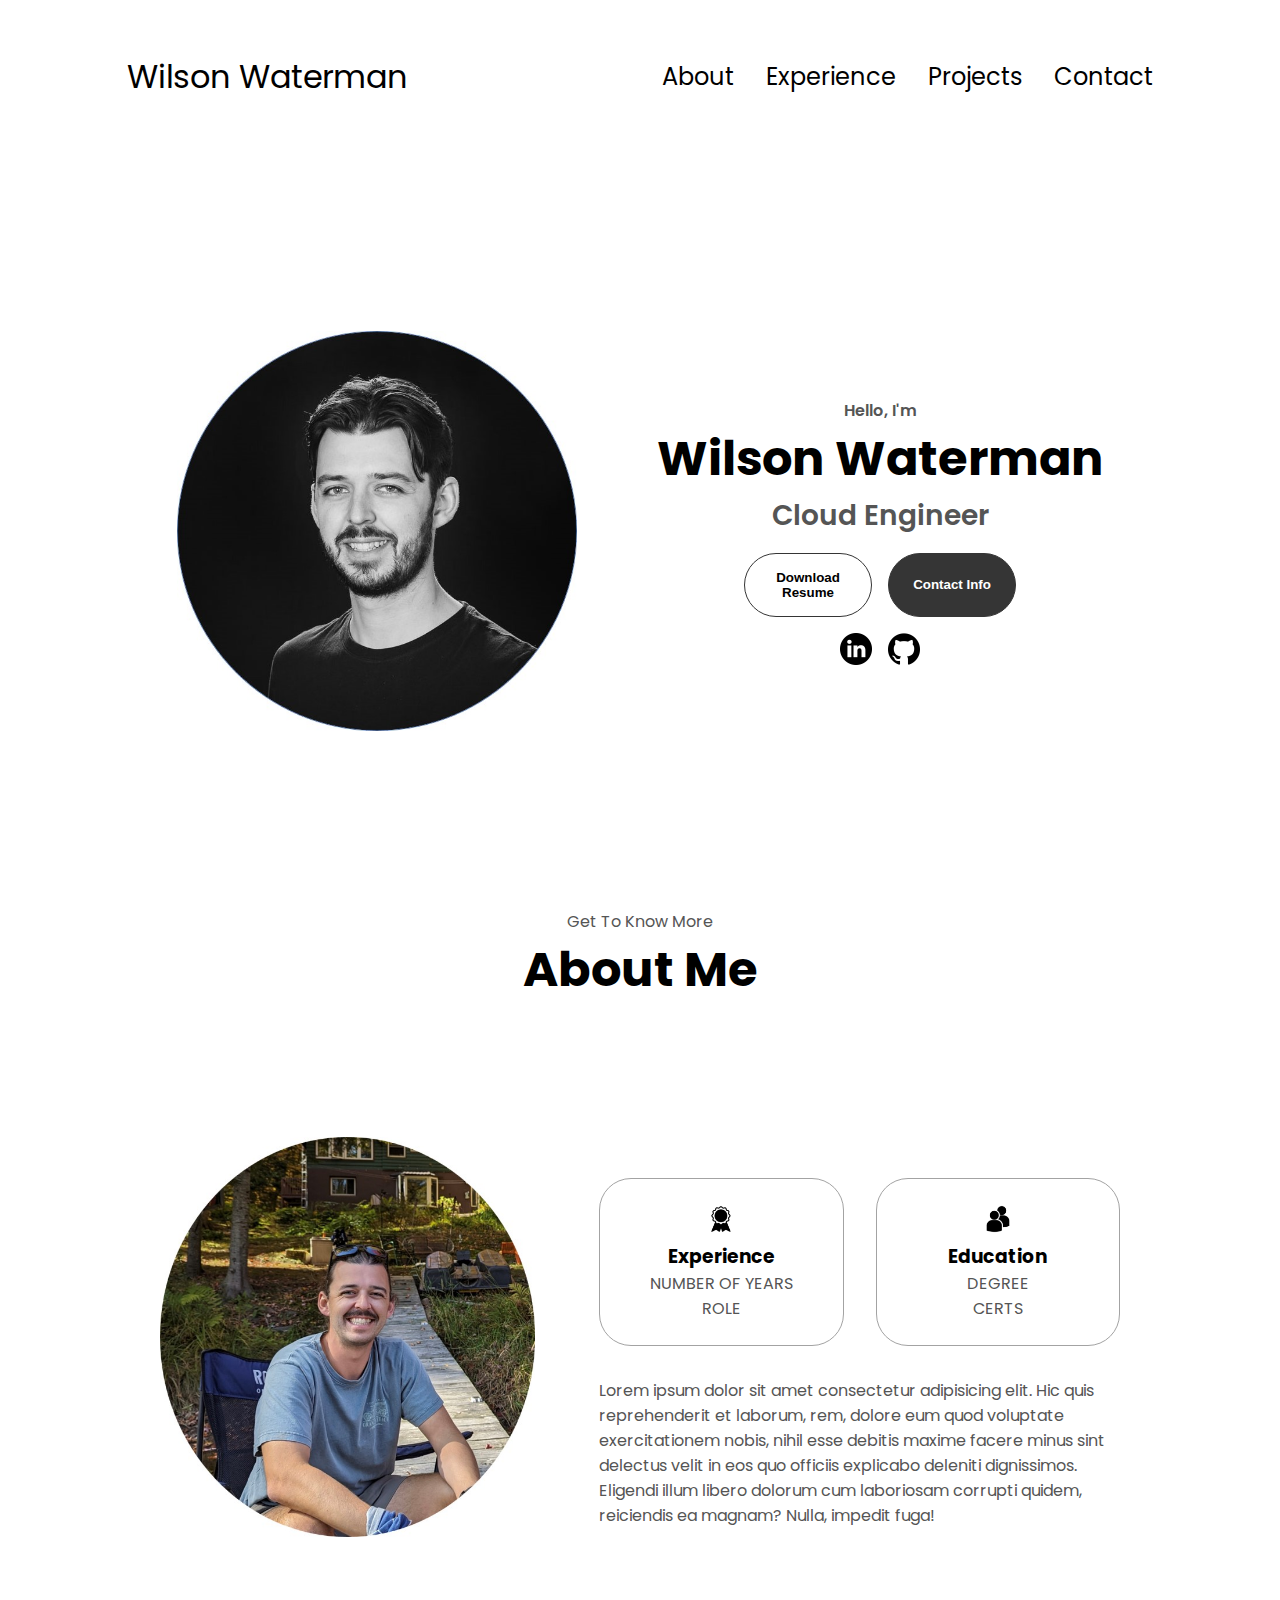
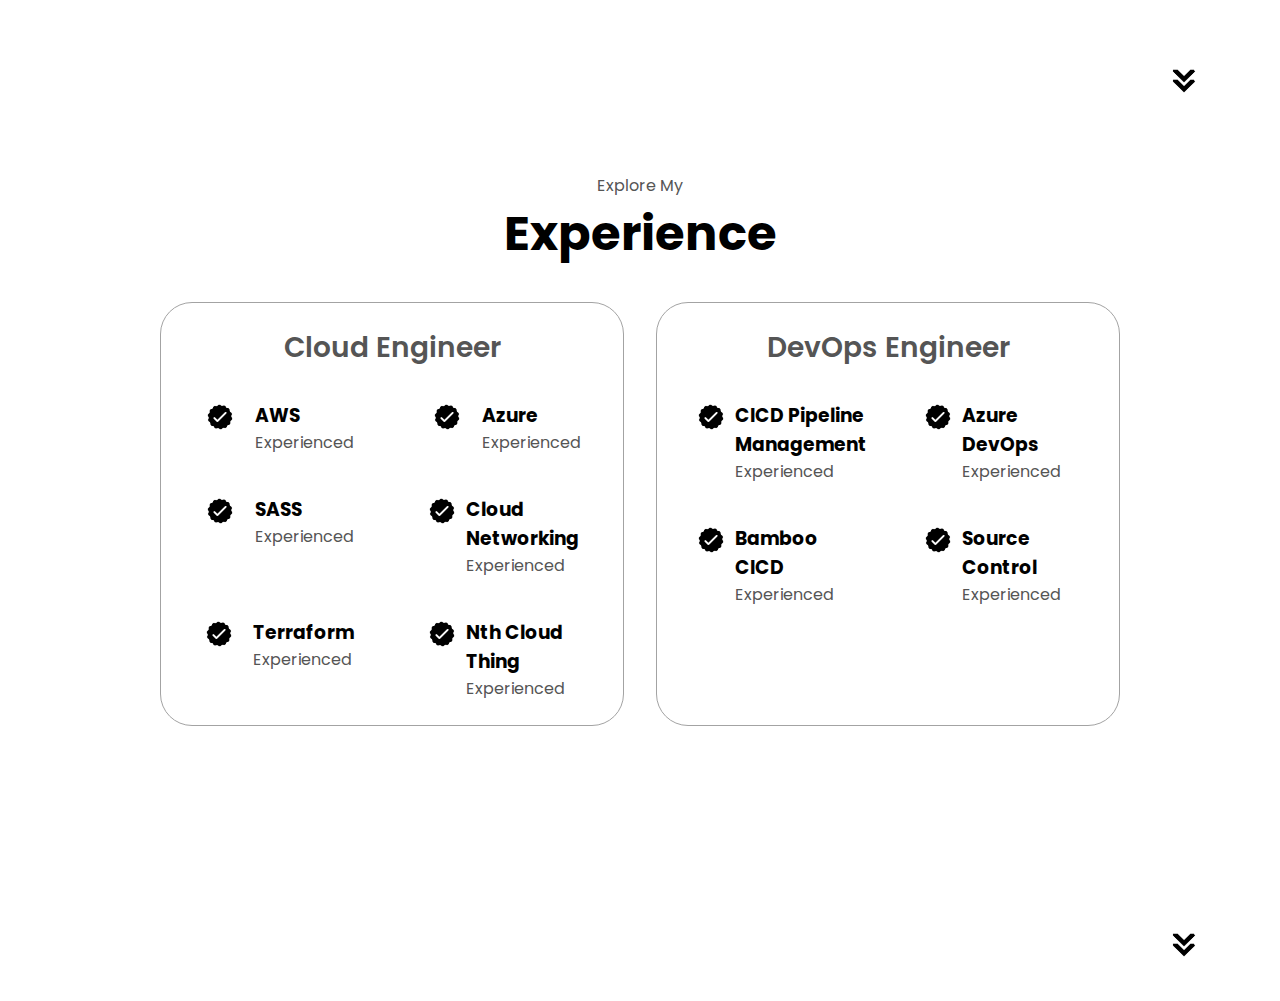
==== webpage/index.html @ a4b86653 "add experience template" ====
<!DOCTYPE html>
<html lang="en">
<head>
    <meta charset="UTF-8">
    <meta name="viewport" content="width=device-width, initial-scale=1.0">
    <title>My Portfolio</title>
    <link rel="stylesheet" href="styles.css">
    <link rel="stylesheet" href="mediaqueries.css">
</head>
<body>
    <nav id="desktop-nav">
        <div class="logo">Wilson Waterman</div>
        <div>
            <ul class="nav-links">
                <li><a href="#about">About</a></li>
                <li><a href="#experience">Experience</a></li>
                <li><a href="#projects">Projects</a></li>
                <li><a href="#contact">Contact</a></li>
            </ul>
        </div>
    </nav>
    <nav id="hamburger-nav">
        <div class="logo">Wilson Waterman</div>
        <div class="hamburger-menu">
            <div class="hamburger-icon" onclick="toggleMenu()">
                <span></span>
                <span></span>
                <span></span>
            </div>
            <div class="menu-links">
                <li><a href="#about" onclick="toggleMenu()">About</a></li>
                <li><a href="#experience" onclick="toggleMenu()">Experience</a></li>
                <li><a href="#projects" onclick="toggleMenu()">Projects</a></li>
                <li><a href="#contact" onclick="toggleMenu()">Contact</a></li>
            </div>
        </div>
    </nav>
    <section id="profile">
        <div class="section__pic-container">
            <img src="./assets/linkedin-headshot-circle.jpg" alt="Wilson Waterman profile picture" />
        </div>
        <div class="section__text">
            <p class="section__text__p1">Hello, I'm</p>
            <h1 class="title">Wilson Waterman</h1>
            <p class="section__text__p2">Cloud Engineer</p>
            <div class="btn-container">
                <button class="btn btn-color-2" onClick="window.open('./assets/WilsonWaterman_Resume_CLOUD.pdf')">Download Resume</button>
                <button class="btn btn-color-1" onClick="location.href='./#contact'">Contact Info</button>
            </div>
            <div id="socials-container">
                <img src="./assets/linkedin.png" alt="My LinkedIn profile" class="icon" onClick="location.href='https://www.linkedin.com/in/wilson-waterman-134374a5/'"/>
                <img src="./assets/github.png" alt="My GitHub profile" class="icon" onClick="location.href='https://github.com/wilsonwaterman'"/>
            </div>
        </div>
    </section>
    <section id="about">
        <p class="section__text__p1">Get To Know More</p>
        <h1 class="title">About Me</h1>
        <div class="section-container">
            <div class="section__pic-container">
                <img src="./assets/dock-shot.jpg" alt="Profile Picture" class="about-pic"/>
            </div>
            <div class="about-details-container">
                <div class="about-containers">
                    <div class="details-container">
                        <img src="./assets/experience.png" alt="experience icon" class="icon"/>
                        <h3>Experience</h3>
                        <p>NUMBER OF YEARS <br />ROLE</p>
                    </div>
                    <div class="details-container">
                        <img src="./assets/education.png" alt="Education Icon" class="icon"/>
                        <h3>Education</h3>
                        <p>DEGREE <br />CERTS</p>
                    </div>
                </div>
                <div class="text-container">
                    <p>
                        Lorem ipsum dolor sit amet consectetur adipisicing elit. Hic quis reprehenderit et laborum, rem, dolore eum quod voluptate exercitationem nobis, nihil esse debitis maxime facere minus sint delectus velit in eos quo officiis explicabo deleniti dignissimos. Eligendi illum libero dolorum cum laboriosam corrupti quidem, reiciendis ea magnam? Nulla, impedit fuga!
                    </p>
                </div>
            </div>
        </div>
        <img src="./assets/arrow.png" alt="Arrow Icon" class="icon arrow" onClick="location.href='./#experience'"/>
    </section>
    <section id="experience">
        <p class="section__text__p1">Explore My</p>
        <h1 class="title">Experience</h1>
        <div class="experience-details-container">
            <div class="about-containers">
                <div class="details-container">
                    <h2 class="experience-sub-title">Cloud Engineer</h2>
                    <div class="article-container">
                        <article>
                            <img src="./assets/checkmark.png" alt="experience icon" class="icon"/>
                            <div>
                                <h3>AWS</h3>
                                <p>Experienced</p>
                            </div>
                        </article>
                        <article>
                            <img src="./assets/checkmark.png" alt="experience icon" class="icon"/>
                            <div>
                                <h3>Azure</h3>
                                <p>Experienced</p>
                            </div>
                        </article>
                        <article>
                            <img src="./assets/checkmark.png" alt="experience icon" class="icon"/>
                            <div>
                                <h3>SASS</h3>
                                <p>Experienced</p>
                            </div>
                        </article>
                        <article>
                            <img src="./assets/checkmark.png" alt="experience icon" class="icon"/>
                            <div>
                                <h3>Cloud Networking</h3>
                                <p>Experienced</p>
                            </div>
                        </article>
                        <article>
                            <img src="./assets/checkmark.png" alt="experience icon" class="icon"/>
                            <div>
                                <h3>Terraform</h3>
                                <p>Experienced</p>
                            </div>
                        </article>
                        <article>
                            <img src="./assets/checkmark.png" alt="experience icon" class="icon"/>
                            <div>
                                <h3>Nth Cloud Thing</h3>
                                <p>Experienced</p>
                            </div>
                        </article>
                    </div>
                </div>
                <div class="details-container">
                    <h2 class="experience-sub-title">DevOps Engineer</h2>
                    <div class="article-container">
                        <article>
                            <img src="./assets/checkmark.png" alt="experience icon" class="icon"/>
                            <div>
                                <h3>CICD Pipeline Management</h3>
                                <p>Experienced</p>
                            </div>
                        </article>
                        <article>
                            <img src="./assets/checkmark.png" alt="experience icon" class="icon"/>
                            <div>
                                <h3>Azure DevOps</h3>
                                <p>Experienced</p>
                            </div>
                        </article>
                        <article>
                            <img src="./assets/checkmark.png" alt="experience icon" class="icon"/>
                            <div>
                                <h3>Bamboo CICD</h3>
                                <p>Experienced</p>
                            </div>
                        </article>
                        <article>
                            <img src="./assets/checkmark.png" alt="experience icon" class="icon"/>
                            <div>
                                <h3>Source Control</h3>
                                <p>Experienced</p>
                            </div>
                        </article>
                    </div>
                </div>
            </div>
        </div>
        <img src="./assets/arrow.png" alt="Arrow Icon" class="icon arrow" onClick="location.href='./#projects'"/>
    </section>
    <script src="scripts.js"></script>
</body>
</html>
---- webpage/styles.css ----
/* GENERAL */

@import url('https://fonts.googleapis.com/css2?family=Poppins:wght@300;400;500;600&display=swap');

* {
    margin: 0;
    padding: 0;
}

body {
    font-family: "Poppins", sans-serif;
}

html {
    scroll-behavior: smooth;
}

p {
    color: rgb(85,85,85);
}

/* TRANSITION */

a,
.btn {
    transition: all 300ms ease;
}

/* DESKTOP NAV */ 

nav,
.nav-links {
    display: flex;
}

nav {
    justify-content: space-around;
    align-items: center;
    height: 17vh;
}

.nav-links {
    gap: 2rem;
    list-style: none;
    font-size: 1.5rem;
}

a {
    color: black;
    text-decoration: none;
    text-decoration-color: white;
}

a:hover {
    color: grey;
    text-decoration: underline;
    text-underline-offset: 1rem;
    text-decoration-color: rgb(181,181,181);
}

.logo {
    font-size: 2rem;
}

.logo:hover {
    cursor: default;
}

/* HAMBURGER */

#hamburger-nav {
    display: none;
}

.hamburger-menu {
    position: relative;
    display: inline-block;
}

.hamburger-icon {
    display: flex;
    flex-direction: column;
    justify-content: space-between;
    height: 24px;
    width: 30px;
    cursor: pointer;
}

.hamburger-icon span {
    width: 100%;
    height: 2px;
    background-color: black;
    transition: all 0.3 ease-in-out;
}

.menu-links {
    position: absolute;
    top: 100%;
    right: 0%;
    background-color: white;
    width: fit-content;
    max-height: 0;
    overflow: hidden;
    transition: all 0.3 ease-in-out;
}

.menu-links a {
    display: block;
    padding: 10px;
    text-align: center;
    font-size: 1.5rem;
    color: black;
    text-decoration: none;
    transition: all 0.3 ease-in-out;
}

.menu-links li {
    list-style: none;
}

.menu-links.open {
    max-height: 300px;
}

.hamburger-icon.open span:first-child {
    transform: rotate(45deg) translate(10px,5px);
}

.hamburger-icon.open span:nth-child(2) {
    opacity: 0;
}

.hamburger-icon.open span:last-child {
    transform: rotate(-45deg) translate(10px,-5px);
}

.hamburger-icon span:first-child {
    transform: none;
}

.hamburger-icon span:first-child {
    opacity: 1;
}

.hamburger-icon span:first-child {
    transform: none;
}

/* SECTIONS */

section {
    padding-top: 4vh;
    height: 96vh;
    margin: 0 10rem;
    box-sizing: border-box;
    min-height: fit-content;
}

.section-container {
    display: flex;
}

/* PROFILE SECTION */

#profile {
    display: flex;
    justify-content: center;
    gap: 5rem;
    height: 80vh;
}

.section__pic-container {
    display: flex;
    height: 400px;
    width: 400px;
    margin: auto 0;
}

.section__text {
    align-self: center;
    text-align: center;
}

.section__text p {
    font-weight: 600;
}

.section__text__p1 {
    text-align: center;
}

.section__text__p2 {
    font-size: 1.75rem;
    margin-bottom: 1rem;
}

.title {
    font-size: 3rem;
    text-align: center;
}

#socials-container {
    display: flex;
    justify-content: center;
    margin-top: 1rem;
    gap: 1rem;
}

/* ICONS */

.icon {
    cursor: pointer;
    height: 2rem;
}

/* BUTTONS */

.btn-container {
    display: flex;
    justify-content: center;
    gap: 1rem;
}

.btn {
    font-weight: 600;
    transition: all 300ms ease;
    padding: 1rem;
    width: 8rem;
    border-radius: 2rem;
}

.btn-color-1,
.btn-color-2 {
    border: rgb(53,53,53) 0.1rem solid;
}

.btn-color-1:hover,
.btn-color-2:hover {
    cursor: pointer;
}

.btn-color-1,
.btn-color-2:hover {
    background: rgb(53,53,53);
    color: white;
}

.btn-color-1:hover {
    background: rgb(0,0,0);
}

.btn-color-2 {
    background: none;
}

.btn-color-2:hover {
    border: rgb(255,255,255) 0.1rem solid;
}

.btn-container {
    gap: 1rem;
}

/* ABOUT SECTION */

#about {
    position: relative;
}

.about-containers {
    gap: 2rem;
    margin-bottom: 2rem;
    margin-top: 2rem;
}

.about-details-container {
    justify-content: center;
    flex-direction: column;
}

.about-containers,
.about-details-container {
    display: flex;
}

.about-pic {
    border-radius: 2rem;
}

.arrow {
    position: absolute;
    right: -5rem;
    bottom: 2.5rem;
}

.details-container {
    padding: 1.5rem;
    flex: 1;
    background: white;
    border-radius: 2rem;
    border: rgb(53,53,53) 0.1rem solid;
    border-color: rgb(163,163,163);
    text-align: center;
}

.section-container {
    gap: 4rem;
    height: 80%;
}

.section__pic-container {
    height: 400px;
    width: 400px;
    margin: auto 0;
}

/* EXPERIENCE SECTION */

#experience {
    position: relative;
}

.experience-sub-title {
    color: rgb(85,85,85);
    font-weight: 600;
    font-size: 1.75rem;
    margin-bottom: 2rem;
}

.experience-details-container {
    display: flex;
    justify-content: center;
    flex-direction: column;
}

.article-container {
    display: flex;
    text-align: initial;
    flex-wrap: wrap;
    flex-direction: row;
    gap: 2.5rem;
    justify-content: space-around;
}

article {
    display: flex;
    width: 10rem;
    justify-content: space-around;
    gap: 0.5rem;
}

article .icon {
    cursor: default;
}
---- webpage/mediaqueries.css ----
@media screen and (max-width: 1200px) {
    #desktop-nav {
        display: none;
    }
    #hamburger-nav {
        display: flex;
    }
}
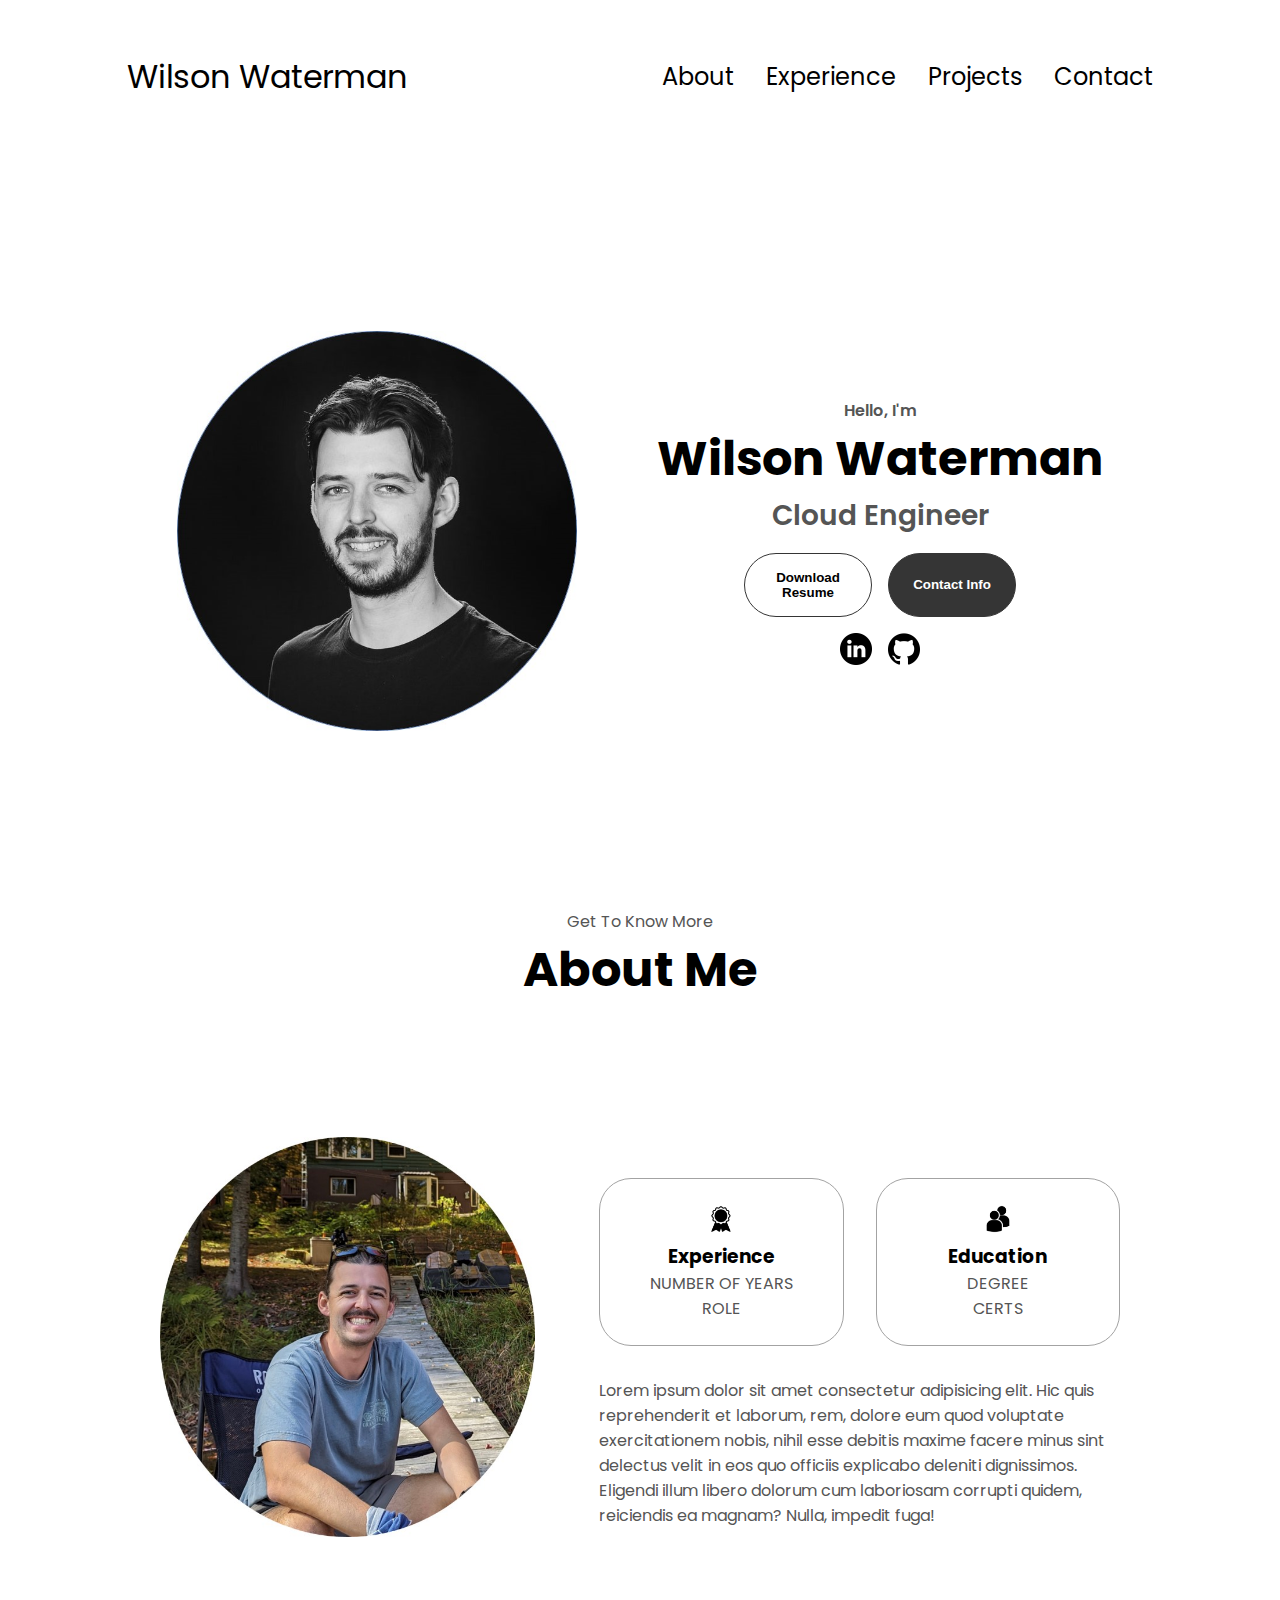
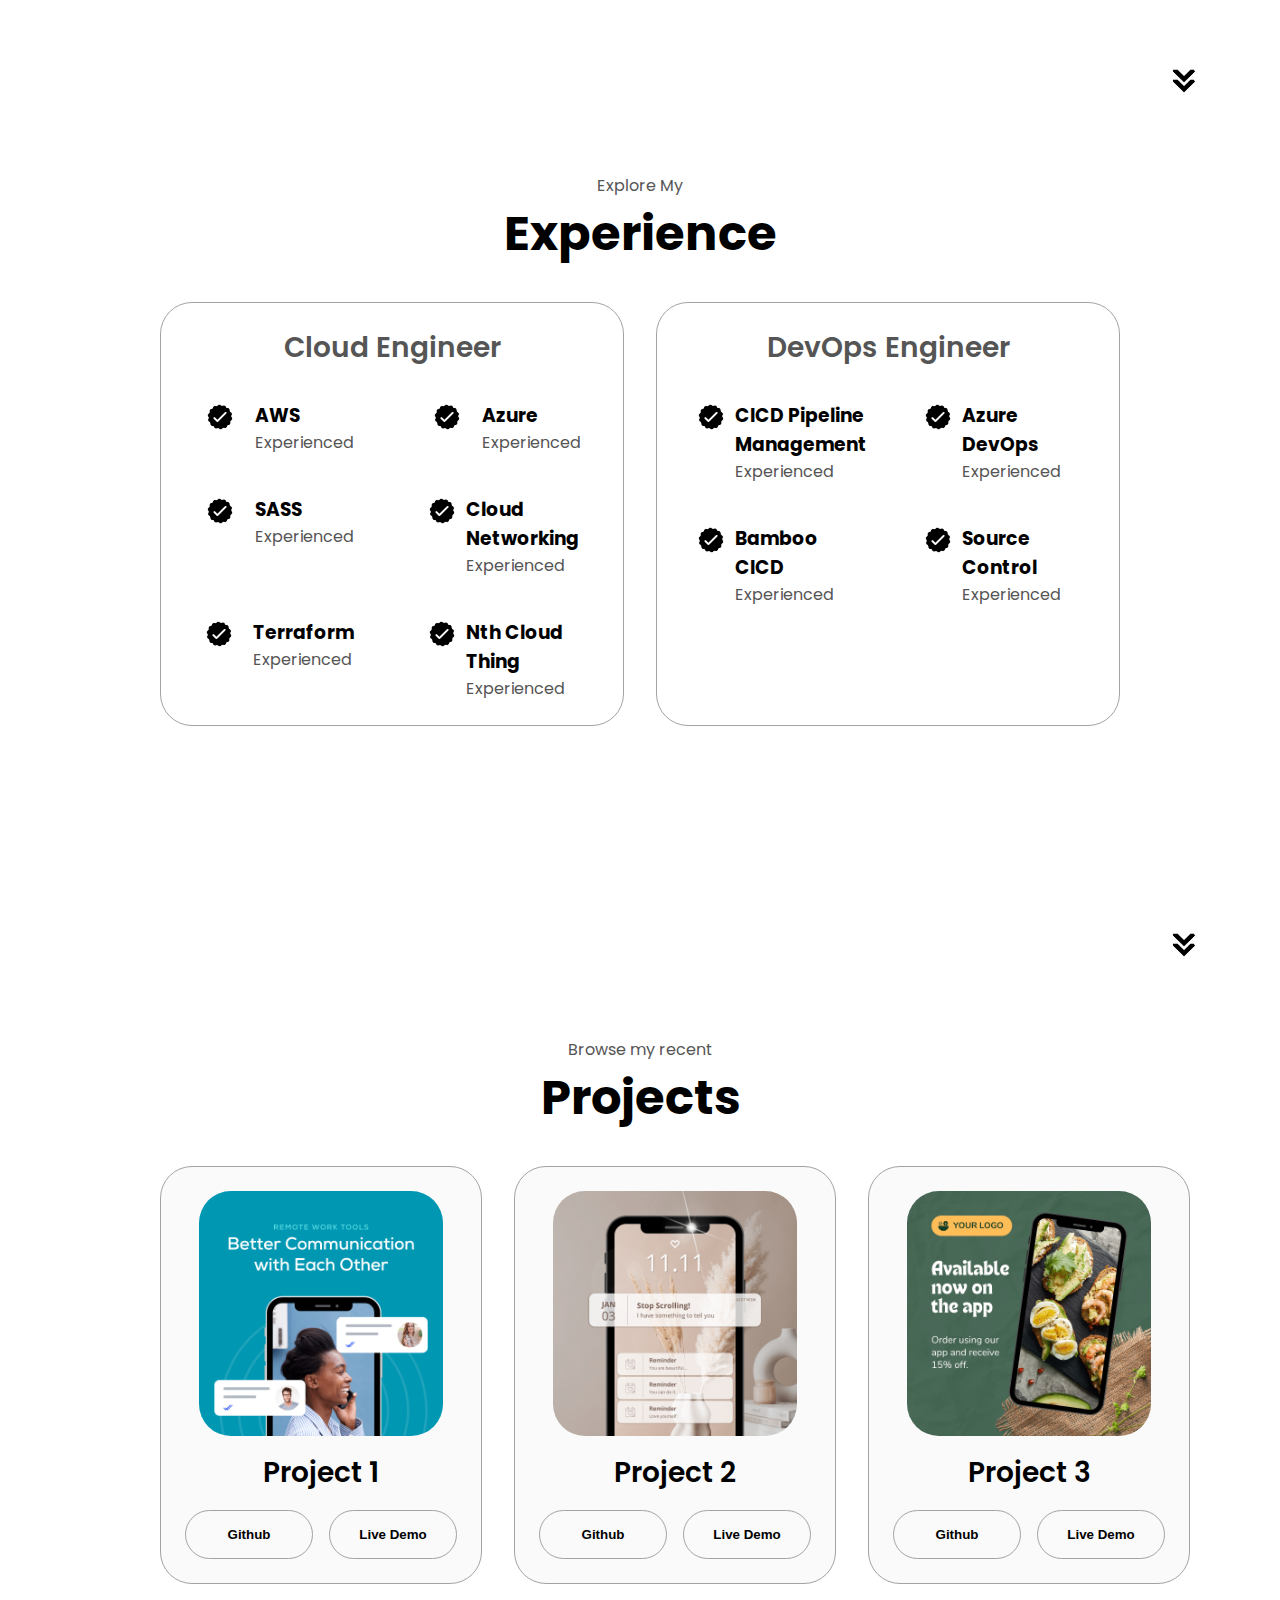
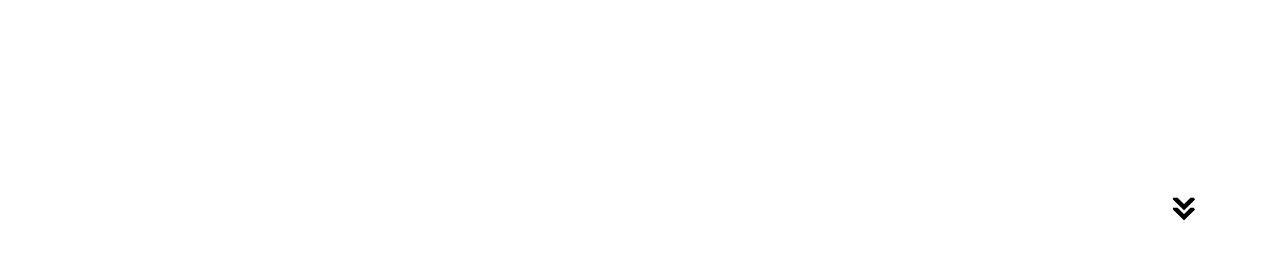
==== commit bdf4da94: "commit template for projects section" ====
--- a/webpage/index.html
+++ b/webpage/index.html
@@ -171,6 +171,51 @@
         </div>
         <img src="./assets/arrow.png" alt="Arrow Icon" class="icon arrow" onClick="location.href='./#projects'"/>
     </section>
+    <section id="projects">
+        <p class="section__text__p1">Browse my recent</p>
+        <h1 class="title">Projects</h1>
+        <div class="experience-details-container">
+            <div class="about-containers">
+                <div class="details-container color-container">
+                    <div class="article-container">
+                        <img src="./assets/project-1.png" alt="Project 1" class="project-img"/>
+                    </div>
+                    <h2 class="experience-sub-title project-title">Project 1</h2>
+                    <div class="btn-container">
+                        <!-- Update placeholder to real github link later -->
+                        <button class="btn btn-color-2 project-btn" onClick="location.href='https://githubproject'">Github</button>
+                        <!-- Update placeholder to real demo link later -->
+                        <button class="btn btn-color-2 project-btn" onClick="location.href='https://githubproject'">Live Demo</button>
+                    </div>
+                </div>
+                <div class="details-container color-container">
+                    <div class="article-container">
+                        <img src="./assets/project-2.png" alt="Project 2" class="project-img"/>
+                    </div>
+                    <h2 class="experience-sub-title project-title">Project 2</h2>
+                    <div class="btn-container">
+                        <!-- Update placeholder to real github link later -->
+                        <button class="btn btn-color-2 project-btn" onClick="location.href='https://githubproject'">Github</button>
+                        <!-- Update placeholder to real demo link later -->
+                        <button class="btn btn-color-2 project-btn" onClick="location.href='https://githubproject'">Live Demo</button>
+                    </div>
+                </div>
+                <div class="details-container color-container">
+                    <div class="article-container">
+                        <img src="./assets/project-3.png" alt="Project 3" class="project-img"/>
+                    </div>
+                    <h2 class="experience-sub-title project-title">Project 3</h2>
+                    <div class="btn-container">
+                        <!-- Update placeholder to real github link later -->
+                        <button class="btn btn-color-2 project-btn" onClick="location.href='https://githubproject'">Github</button>
+                        <!-- Update placeholder to real demo link later -->
+                        <button class="btn btn-color-2 project-btn" onClick="location.href='https://githubproject'">Live Demo</button>
+                    </div>
+                </div>
+            </div>
+        </div>
+        <img src="./assets/arrow.png" alt="Arrow Icon" class="icon arrow" onClick="location.href='./#contact'"/>
+    </section>
     <script src="scripts.js"></script>
 </body>
 </html>--- a/webpage/styles.css
+++ b/webpage/styles.css
@@ -352,3 +352,30 @@
 article .icon {
     cursor: default;
 }
+
+/* PROJECTS SECTION */
+
+#projects {
+    position: relative;
+}
+
+.color-container {
+    border-color: rgb(163,163,163);
+    background: rgb(250,250,250);
+}
+
+.project-img {
+    border-radius: 2rem;
+    width: 90%;
+    height: 90%;
+}
+
+.project-title {
+    margin: 1rem;
+    color: black;
+}
+
+.project-btn {
+    color: black;
+    border-color: rgb(163,163,163);
+}
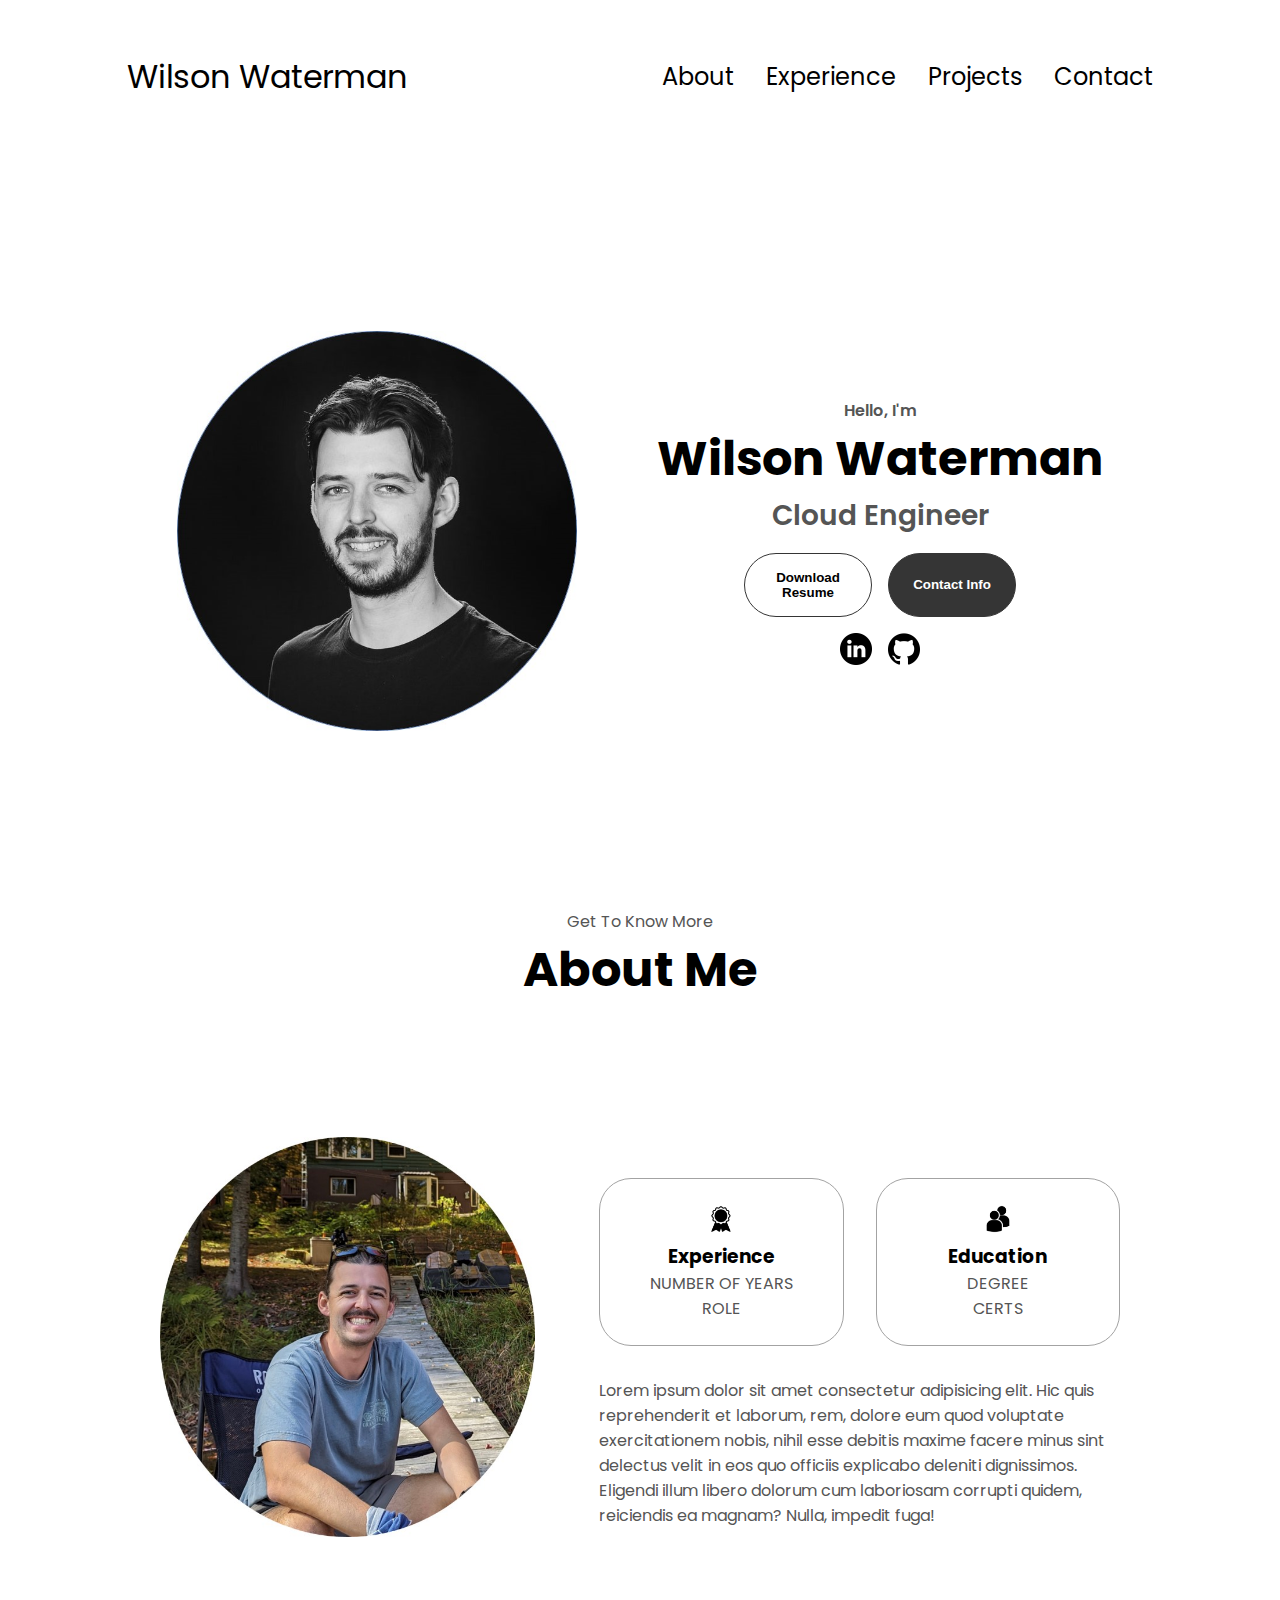
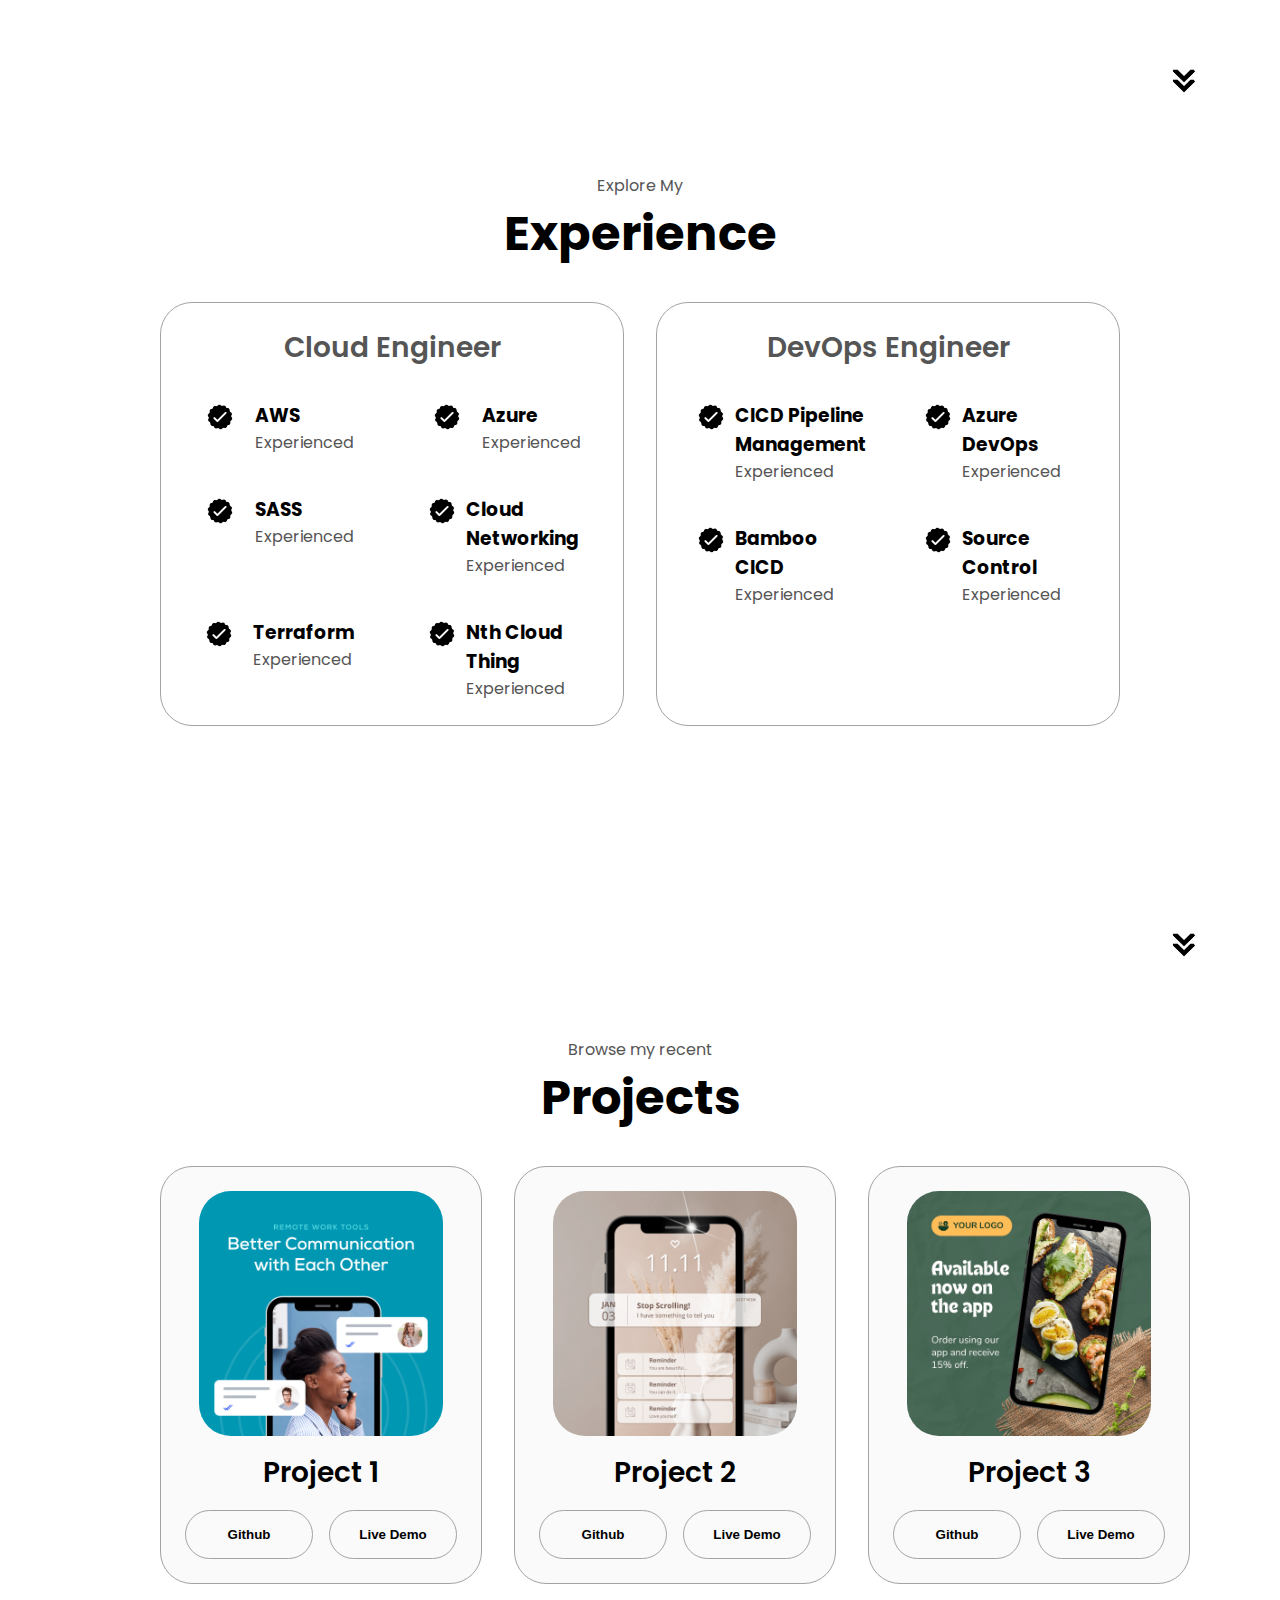
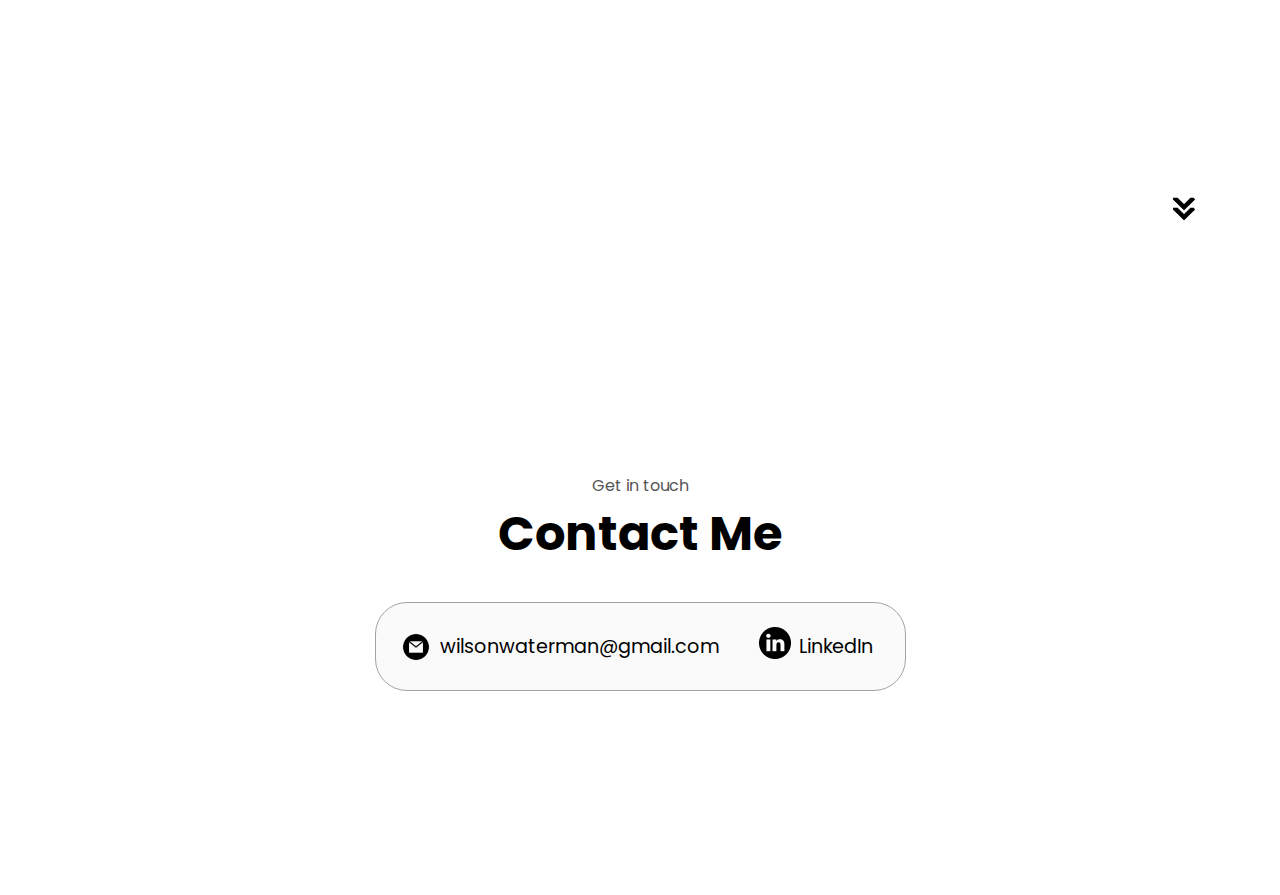
==== commit a4d0f65a: "add contact info section template" ====
--- a/webpage/index.html
+++ b/webpage/index.html
@@ -216,6 +216,20 @@
         </div>
         <img src="./assets/arrow.png" alt="Arrow Icon" class="icon arrow" onClick="location.href='./#contact'"/>
     </section>
+    <section id="contact">
+        <p class="section__text__p1">Get in touch</p>
+        <h1 class="title">Contact Me</h1>
+        <div class="contact-info-upper-container">
+            <div class="contact-info-container">
+                <img src="./assets/email.png" alt="email icon" class="icon contact-icon"/>
+                <p><a href="mailto:wilsonwaterman@gmail.com">wilsonwaterman@gmail.com</p>
+            </div>
+            <div class="contact-info-container">
+                <img src="./assets/linkedin.png" alt="LinkedIn icon" class="icon contact-icon"/>
+                <p><a href="https://www.linkedin.com/in/wilson-waterman-134374a5/">LinkedIn</p>
+            </div>
+        </div>
+    </section>
     <script src="scripts.js"></script>
 </body>
 </html>--- a/webpage/styles.css
+++ b/webpage/styles.css
@@ -379,3 +379,43 @@
     color: black;
     border-color: rgb(163,163,163);
 }
+
+/* CONTACT SECTION */
+
+#contact {
+    display: flex;
+    justify-content: center;
+    flex-direction: column;
+    height: 70vh;
+}
+
+.contact-info-upper-container {
+    display: flex;
+    justify-content: center;
+    border-radius: 2rem;
+    border: rgb(53,53,53) 0.1rem solid;
+    border-color: rgb(163,163,163);
+    background: rgb(250,250,250);
+    margin: 2rem auto;
+    padding: 0.5rem;
+}
+
+.contact-info-container {
+    display: flex;
+    align-items: center;
+    justify-content: center;
+    gap: 0.5rem;
+    margin: 1rem;
+}
+
+.contact-info-container p {
+    font-size: larger;
+}
+
+.contact-icon {
+    cursor: default;
+}
+
+.email-icon {
+    height: 2.5rem;
+}
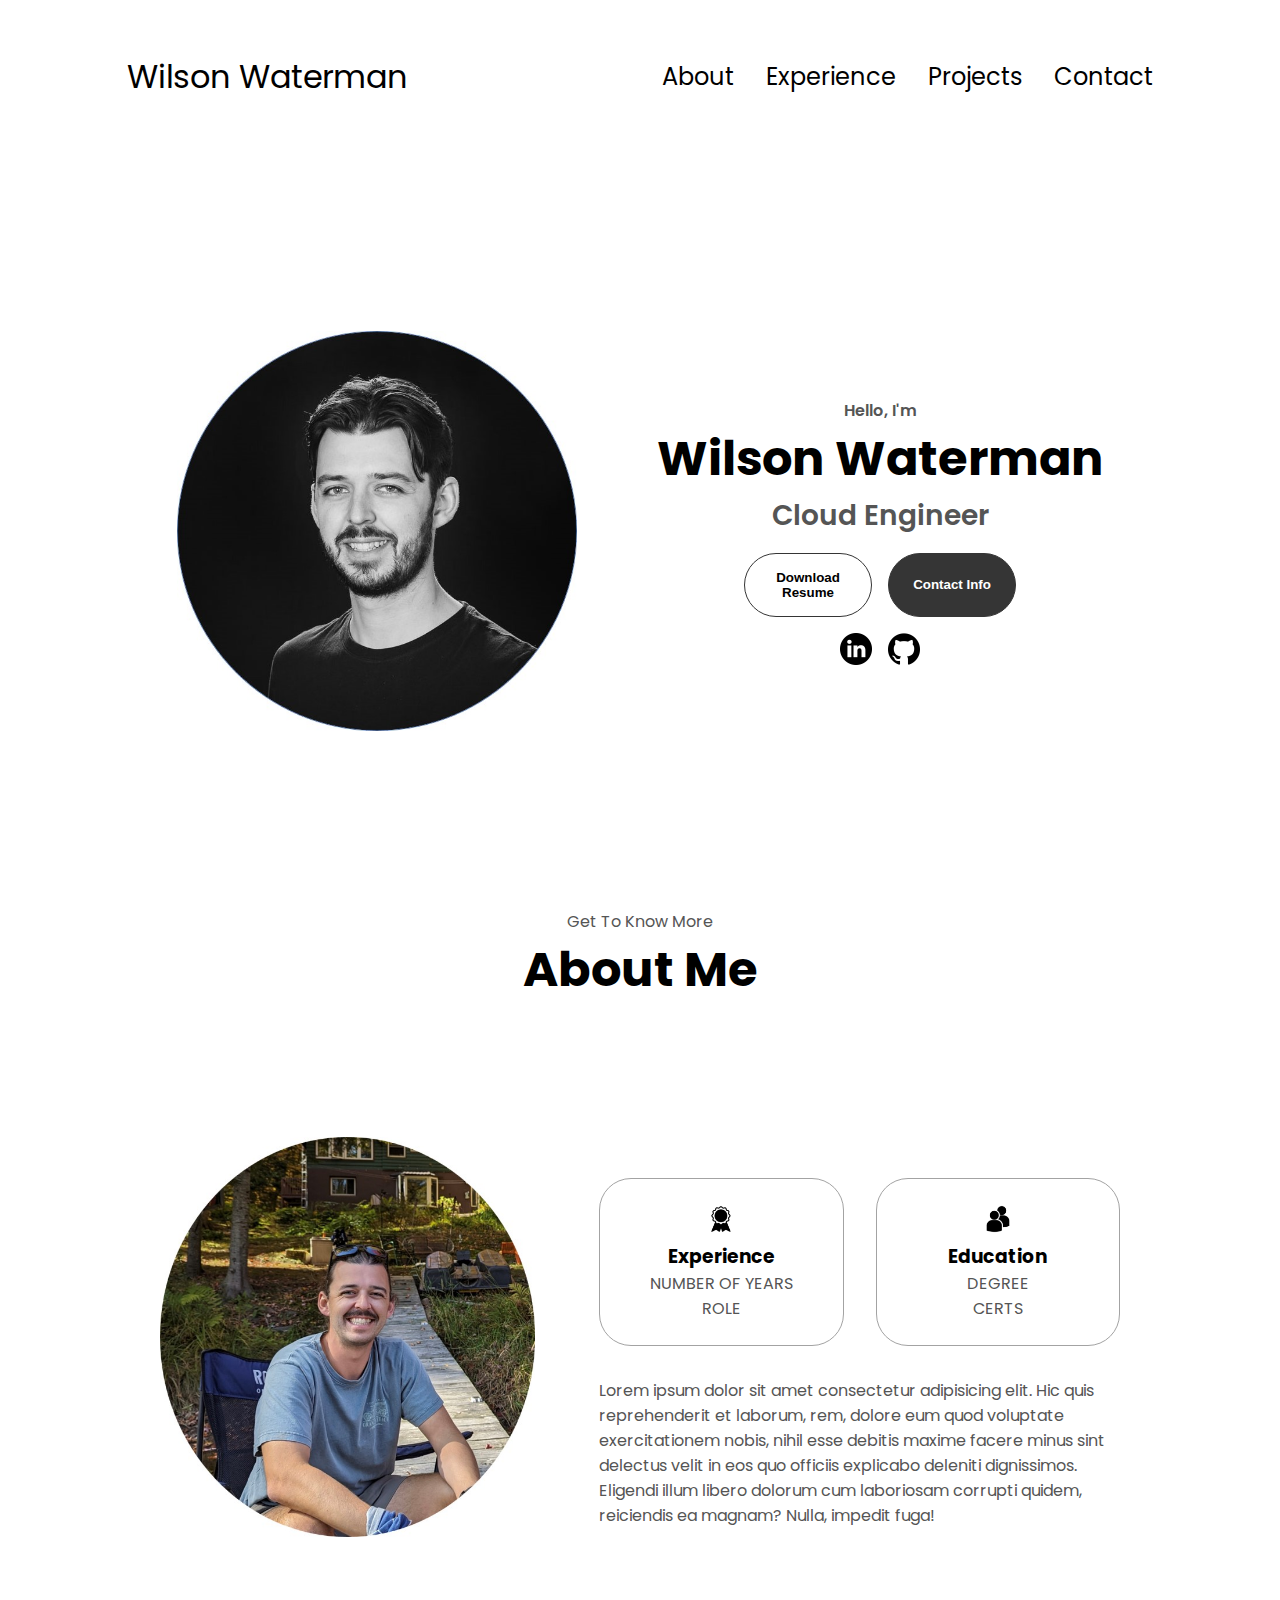
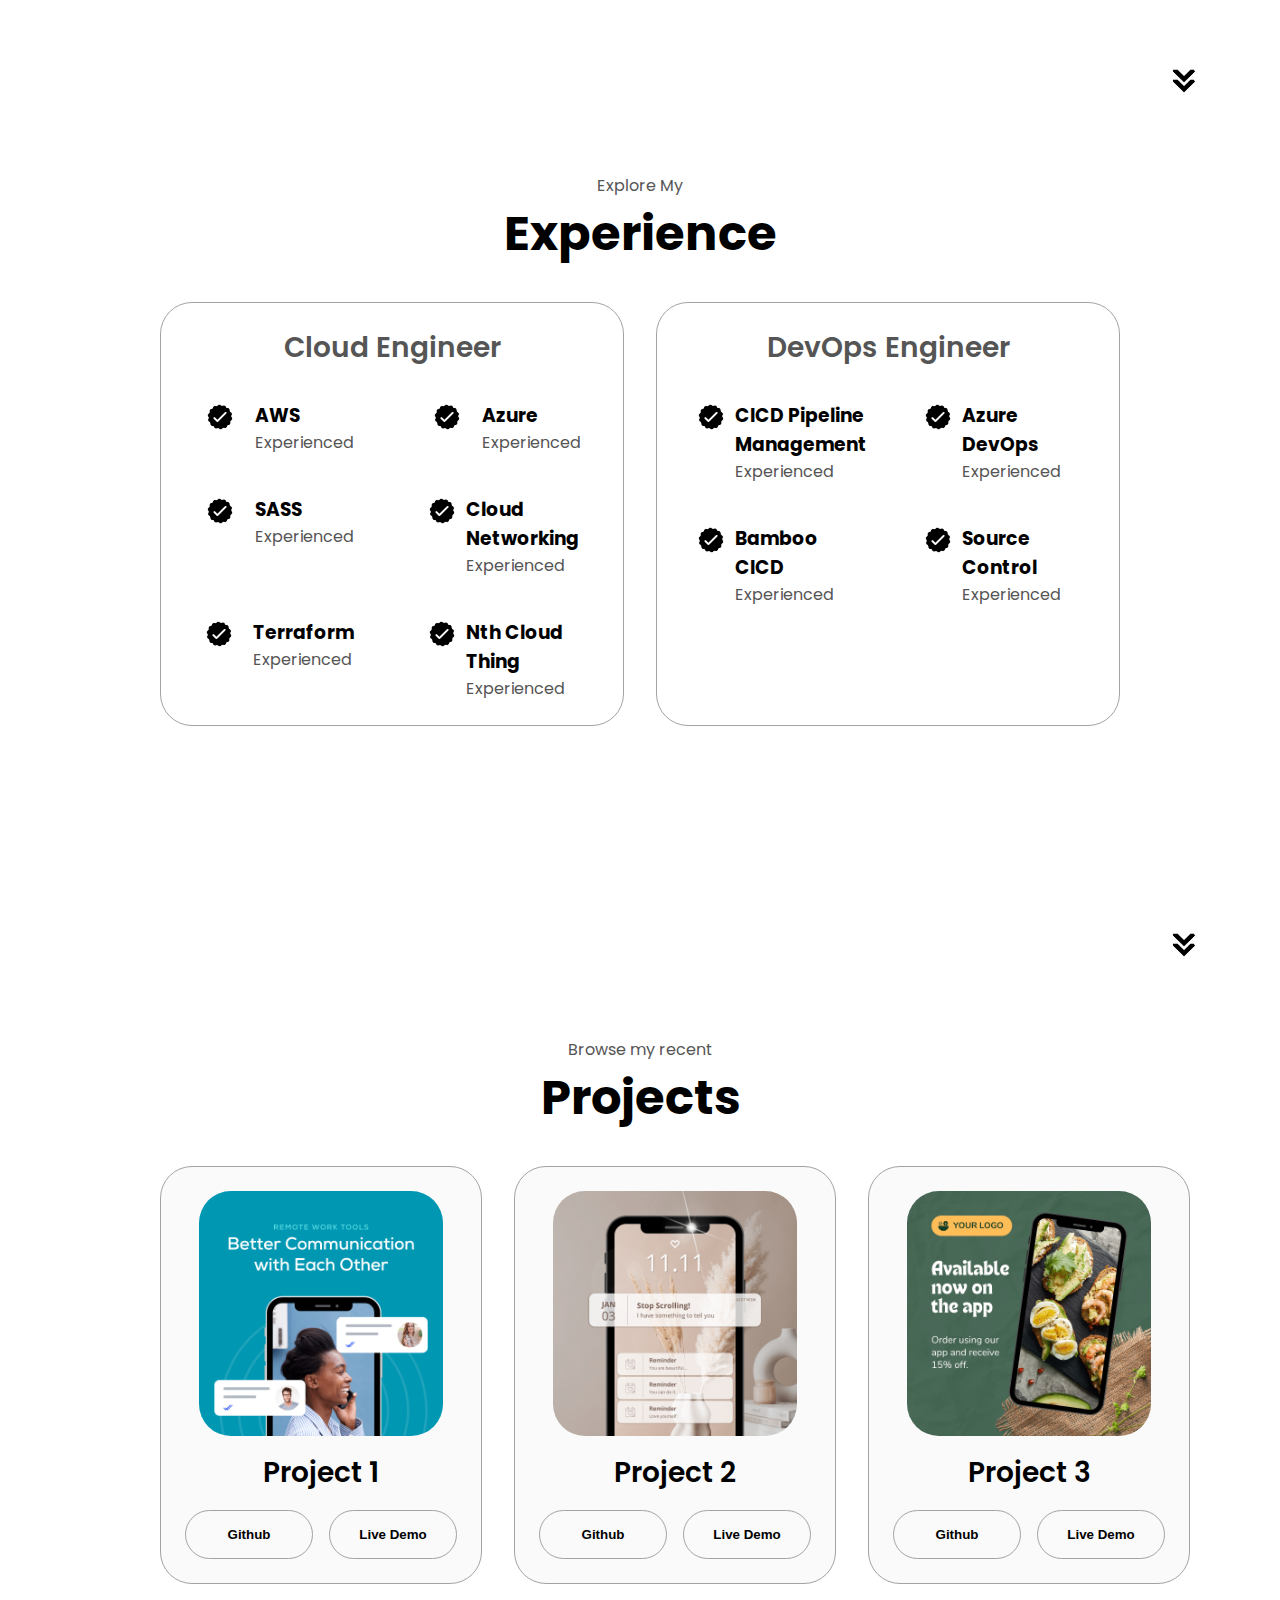
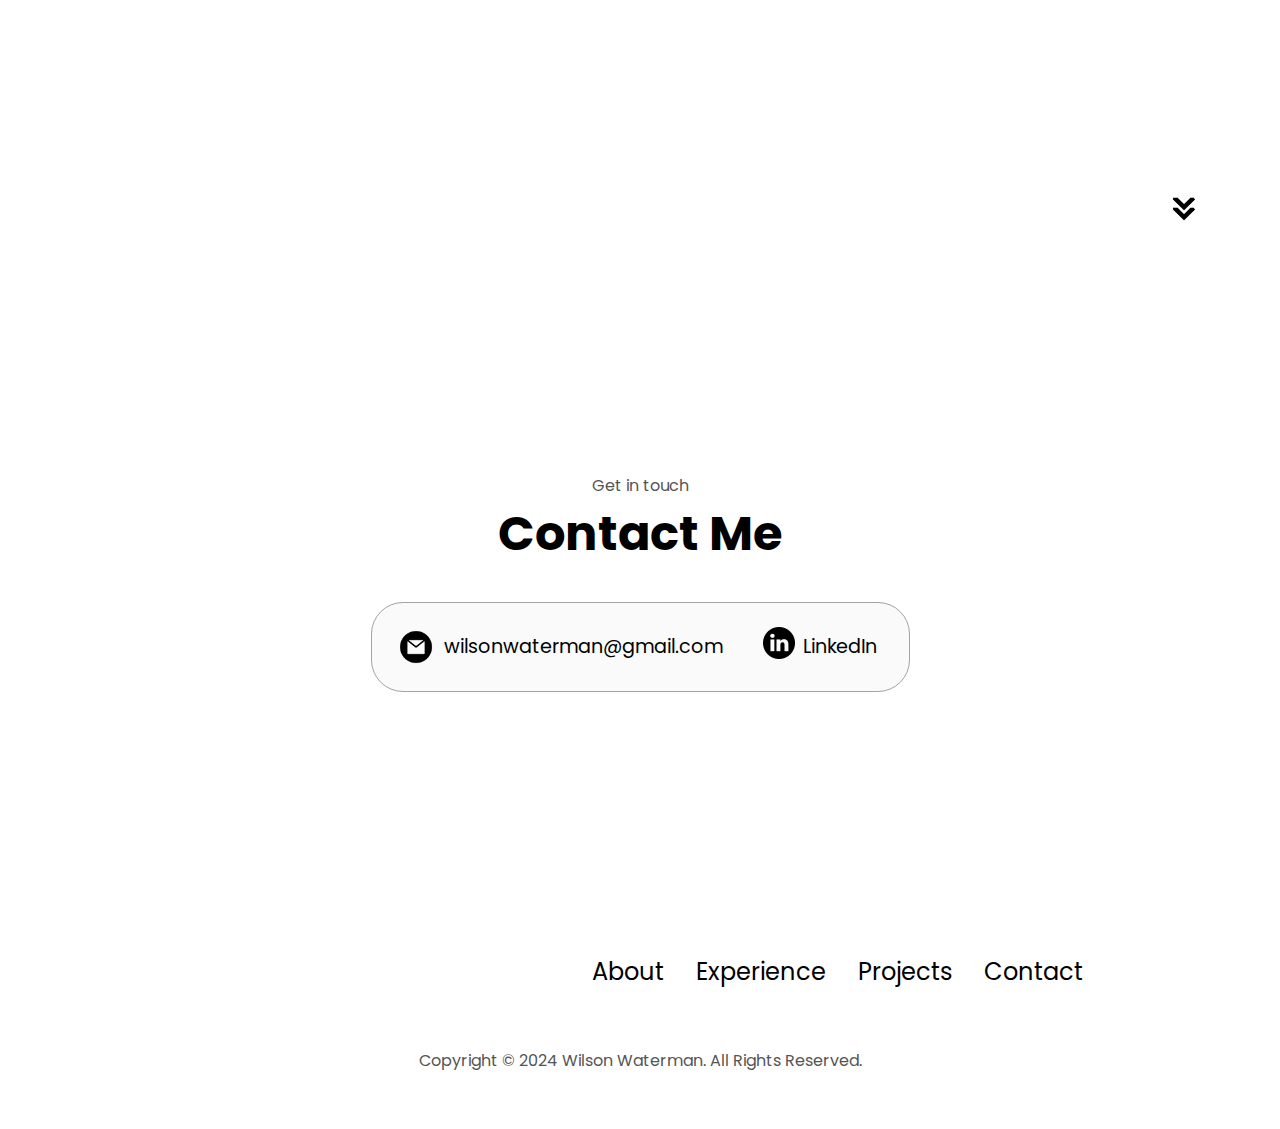
==== commit c6a7d1f3: "add footer section" ====
--- a/webpage/index.html
+++ b/webpage/index.html
@@ -221,7 +221,7 @@
         <h1 class="title">Contact Me</h1>
         <div class="contact-info-upper-container">
             <div class="contact-info-container">
-                <img src="./assets/email.png" alt="email icon" class="icon contact-icon"/>
+                <img src="./assets/email.png" alt="email icon" class="icon contact-icon email-icon"/>
                 <p><a href="mailto:wilsonwaterman@gmail.com">wilsonwaterman@gmail.com</p>
             </div>
             <div class="contact-info-container">
@@ -230,6 +230,19 @@
             </div>
         </div>
     </section>
+    <footer>
+        <nav>
+            <div class="nav-links-container">
+                <ul class="nav-links">
+                    <li><a href="#about">About</a></li>
+                    <li><a href="#experience">Experience</a></li>
+                    <li><a href="#projects">Projects</a></li>
+                    <li><a href="#contact">Contact</a></li>
+                </ul>
+            </div>
+        </nav>
+        <p>Copyright &#169; 2024 Wilson Waterman. All Rights Reserved.</p>
+    </footer>
     <script src="scripts.js"></script>
 </body>
 </html>--- a/webpage/styles.css
+++ b/webpage/styles.css
@@ -419,3 +419,14 @@
 .email-icon {
     height: 2.5rem;
 }
+
+/* FOOTER SECTION */
+
+footer {
+    height: 26vh;
+    margin: 0 1rem;
+}
+
+footer p {
+    text-align: center;
+}
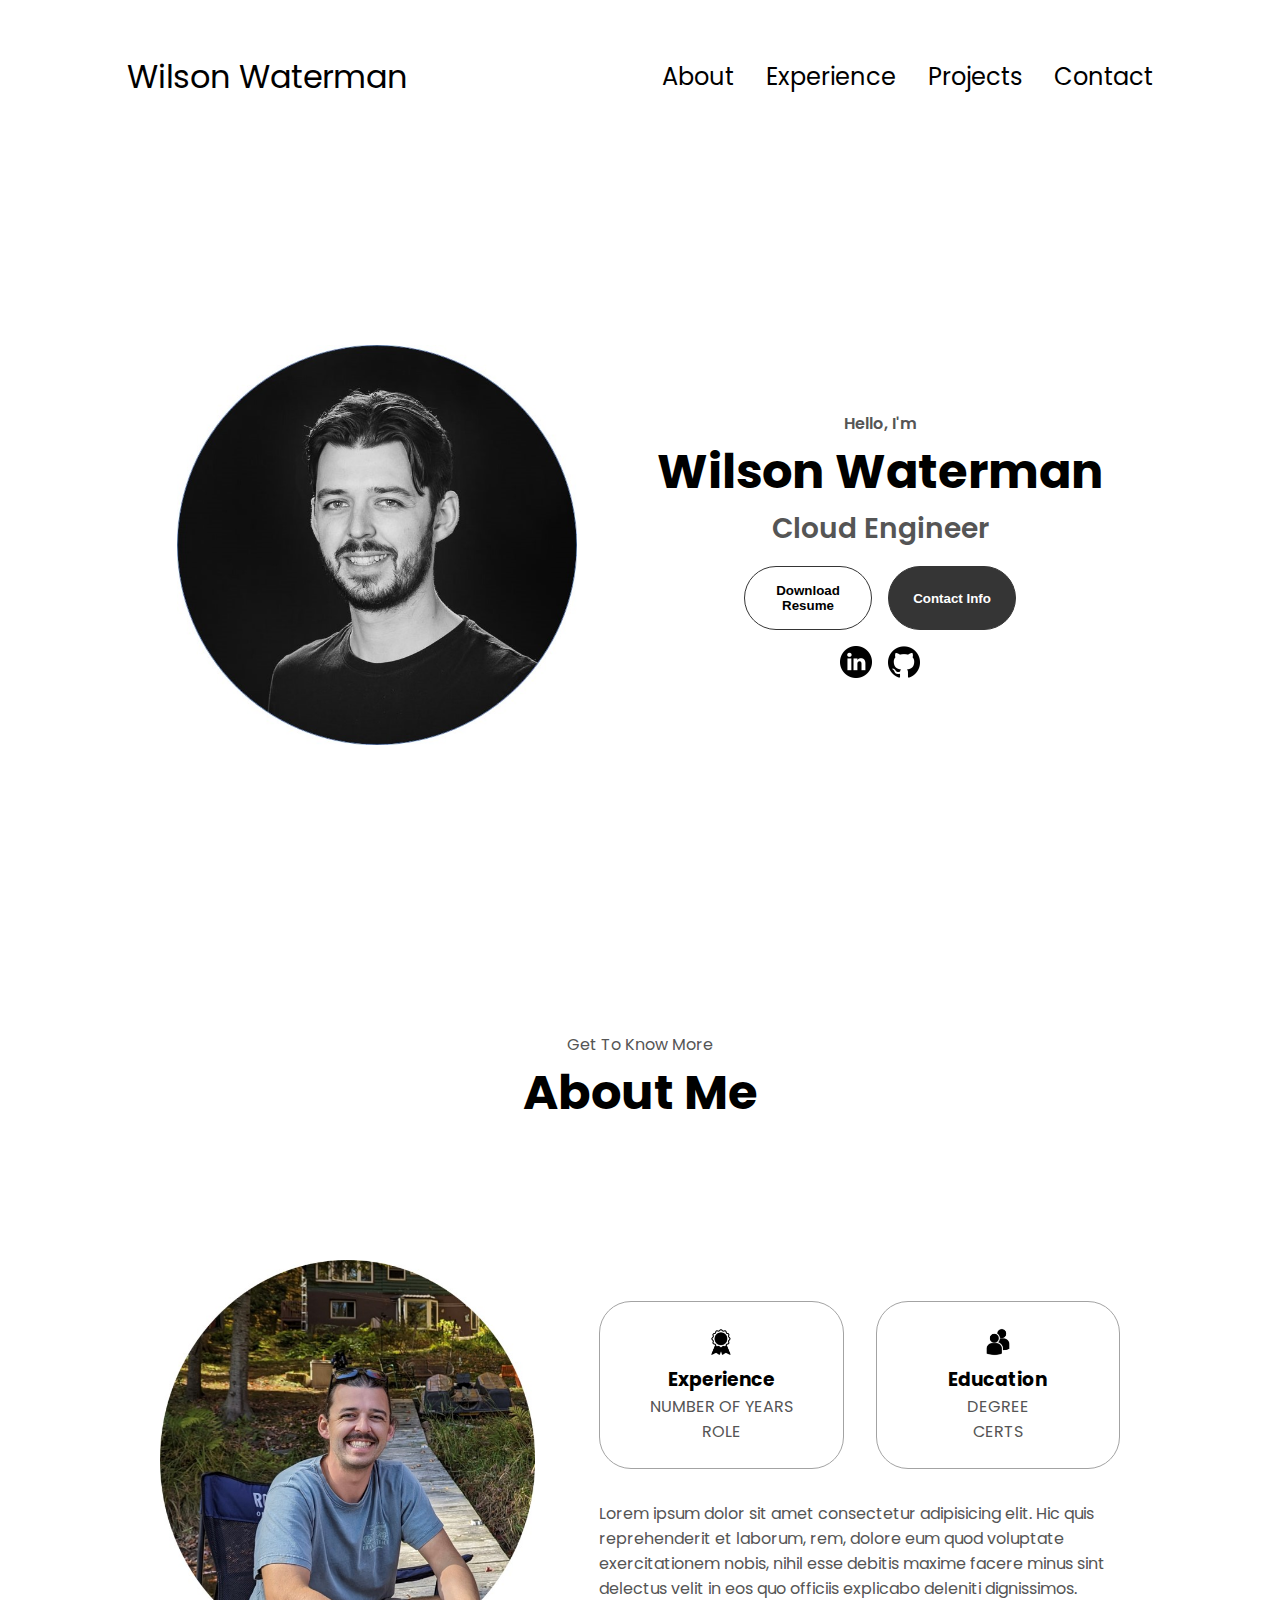
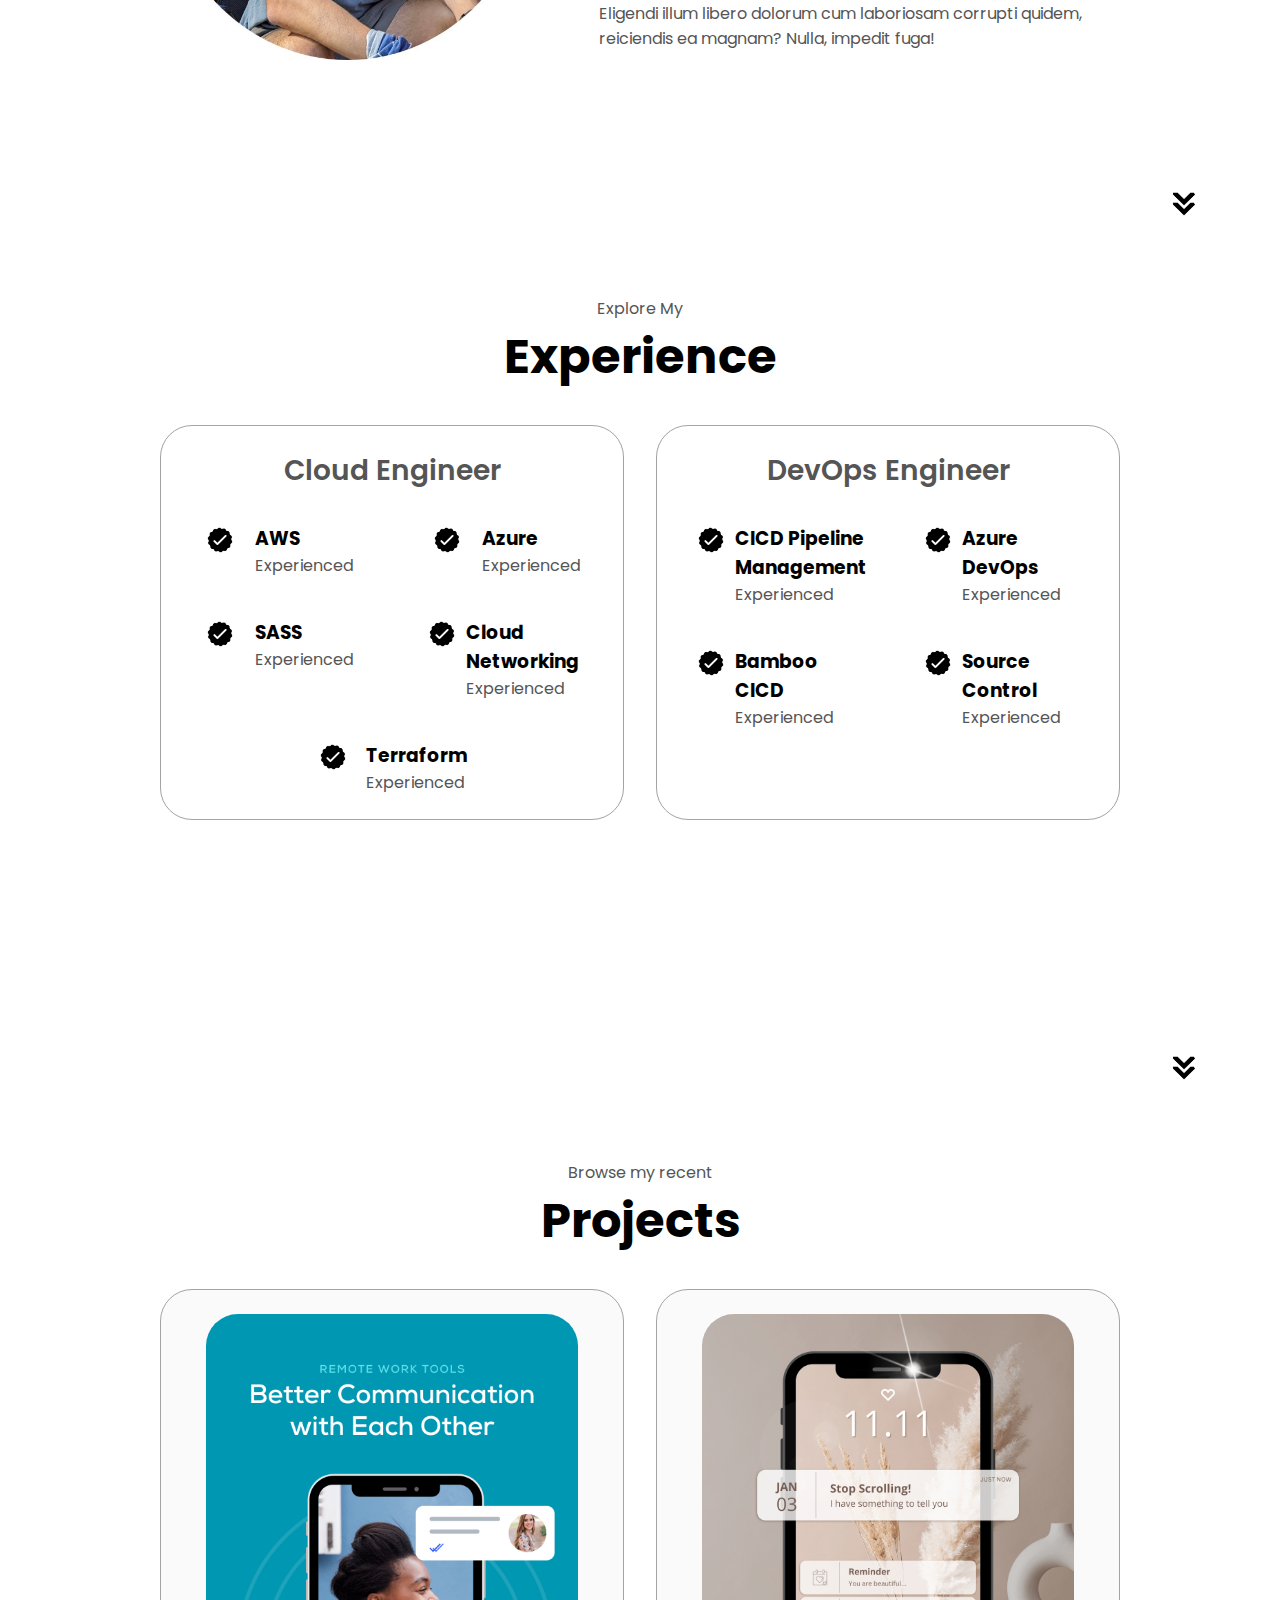
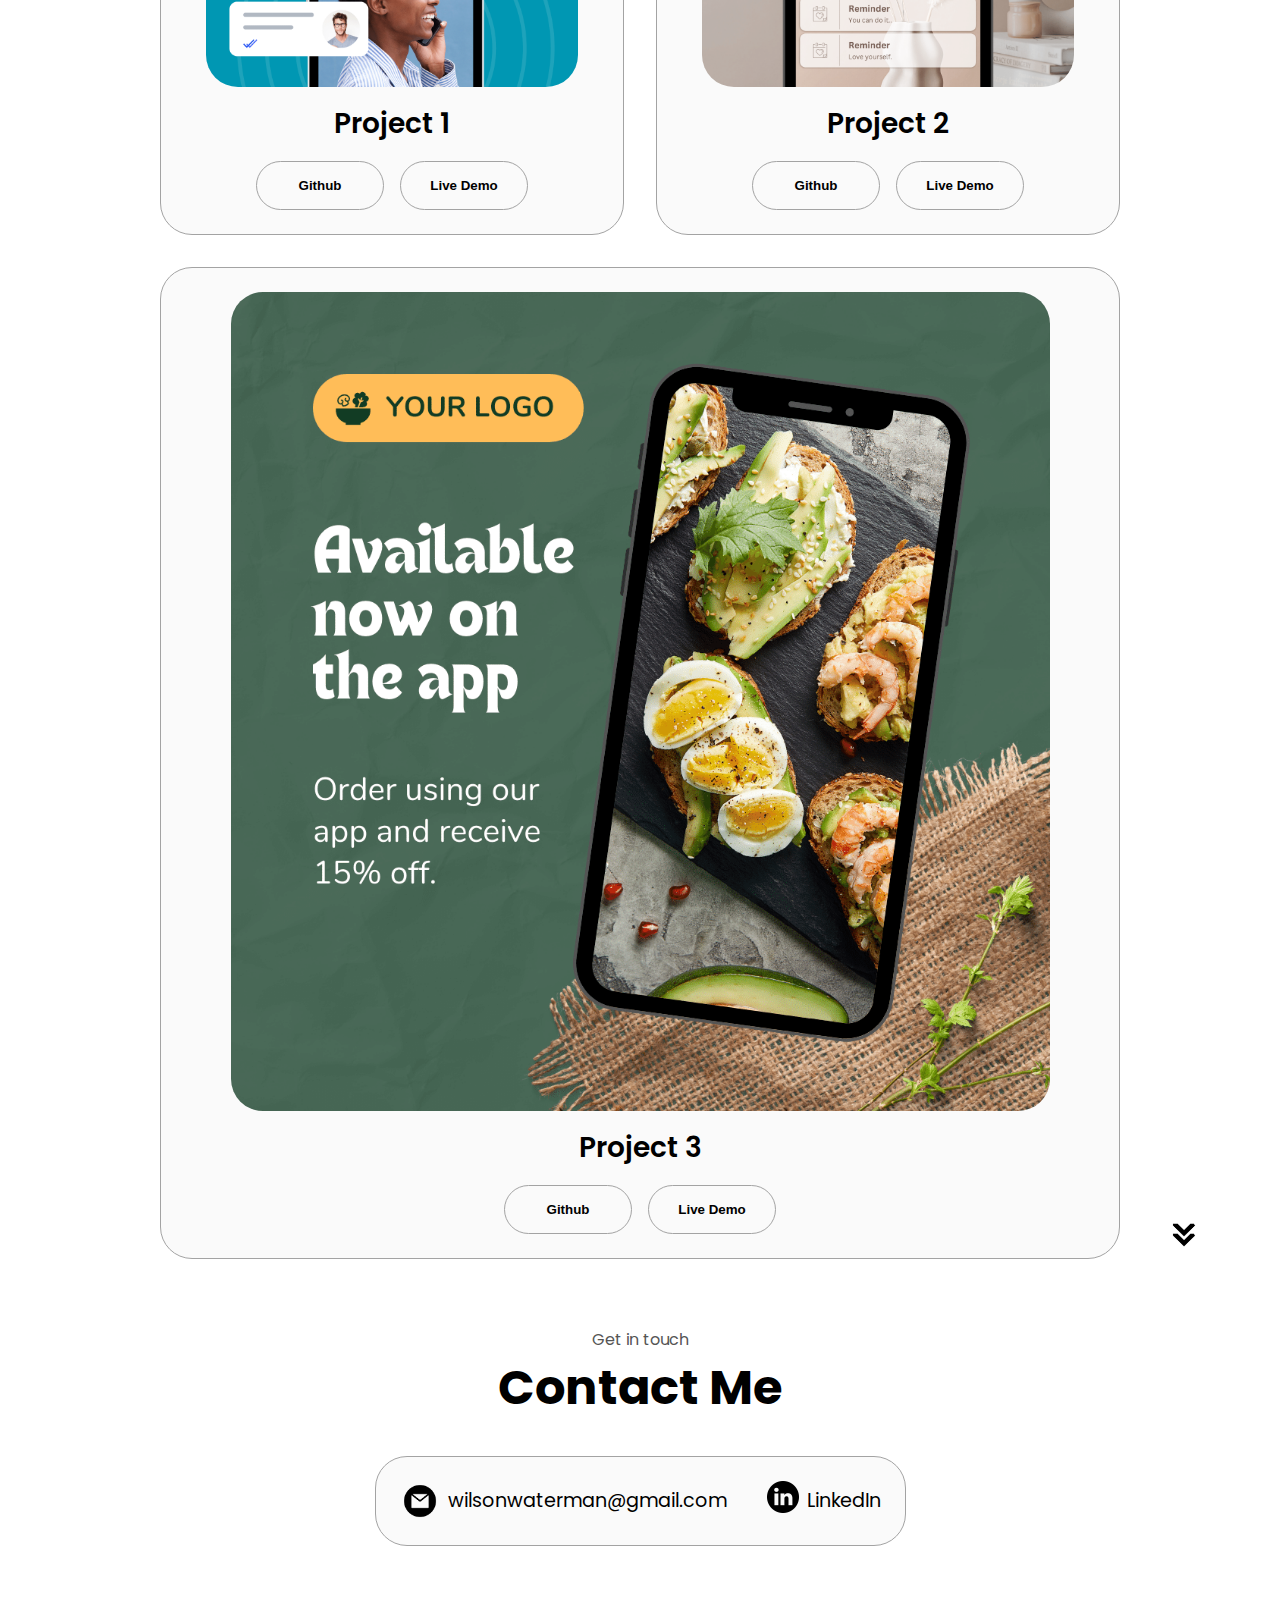
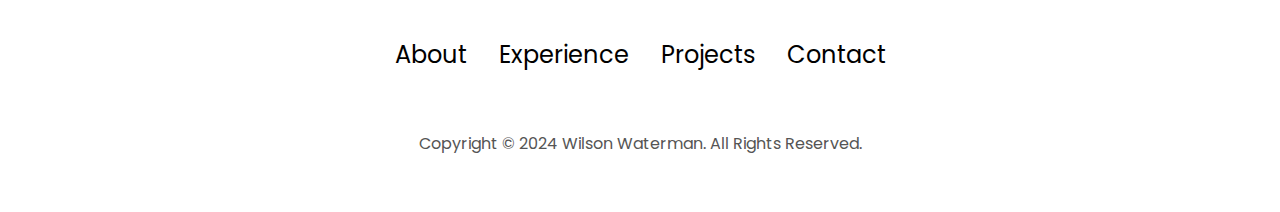
==== commit 902c5c4f: "fix footer formatting" ====
--- a/webpage/index.html
+++ b/webpage/index.html
@@ -125,13 +125,6 @@
                                 <p>Experienced</p>
                             </div>
                         </article>
-                        <article>
-                            <img src="./assets/checkmark.png" alt="experience icon" class="icon"/>
-                            <div>
-                                <h3>Nth Cloud Thing</h3>
-                                <p>Experienced</p>
-                            </div>
-                        </article>
                     </div>
                 </div>
                 <div class="details-container">
@@ -226,7 +219,7 @@
             </div>
             <div class="contact-info-container">
                 <img src="./assets/linkedin.png" alt="LinkedIn icon" class="icon contact-icon"/>
-                <p><a href="https://www.linkedin.com/in/wilson-waterman-134374a5/">LinkedIn</p>
+                <p><a href="https://www.linkedin.com/in/wilson-waterman-134374a5/">LinkedIn</a></p>
             </div>
         </div>
     </section>
--- a/webpage/mediaqueries.css
+++ b/webpage/mediaqueries.css
@@ -1,3 +1,17 @@
+@media screen and (max-width: 1400px) {
+    #profile {
+        height: 83vh;
+        margin-bottom: 6rem;
+    }
+    .about-containers {
+        flex-wrap: wrap;
+    }
+    #contact,
+    #projects {
+        height: fit-content;
+    }
+}
+
 @media screen and (max-width: 1200px) {
     #desktop-nav {
         display: none;
@@ -5,4 +19,85 @@
     #hamburger-nav {
         display: flex;
     }
+    #experience,
+    .experience-details-container {
+        margin-top: 2rem;
+    }
+    #profile,
+    .section-container {
+        display: block;
+    }
+    .arrow {
+        display: none;
+    }
+    section,
+    .section-container {
+        height: fit-content;
+    }
+    section {
+        margin: 0 5%;
+    }
+    .section__pic-container {
+        width: 275px;
+        height: 275px;
+        margin: 0 auto 2rem;
+    }
+    .about-containers {
+        margin-top: 0;
+    }
+}
+
+@media screen and (max-width: 600px) {
+    #contact,
+    footer {
+        height: 40vh;
+    }
+    #profile {
+        height: 83vh;
+        margin-bottom: 0;
+    }
+    article {
+        font-size: 1rem;
+    }
+    footer nav {
+        height: fit-content;
+        margin-bottom: 2rem;
+    }
+    .about-containers,
+    .contact-info-upper-container,
+    .btn-container {
+        flex-wrap: wrap;
+    }
+    .contact-info-container {
+        margin: 0;
+    }
+    .contact-info-container p,
+    .nav-links li a {
+        font-size: 1rem;
+    }
+    .experience-sub-title {
+        font-size: 1.25rem;
+    }
+    .logo {
+        font-size: 1.5rem;
+    }
+    .nav-links {
+        flex-direction: column;
+        gap: 0.5rem;
+        text-align: center;
+    }
+    .section__pic-container {
+        width: auto;
+        height: 46vw;
+        justify-content: center;
+    }
+    .section__text__p2 {
+        font-size: 1.25rem;
+    }
+    .title {
+        font-size: 2rem;
+    }
+    .text-container {
+        text-align: justify;
+    }
 }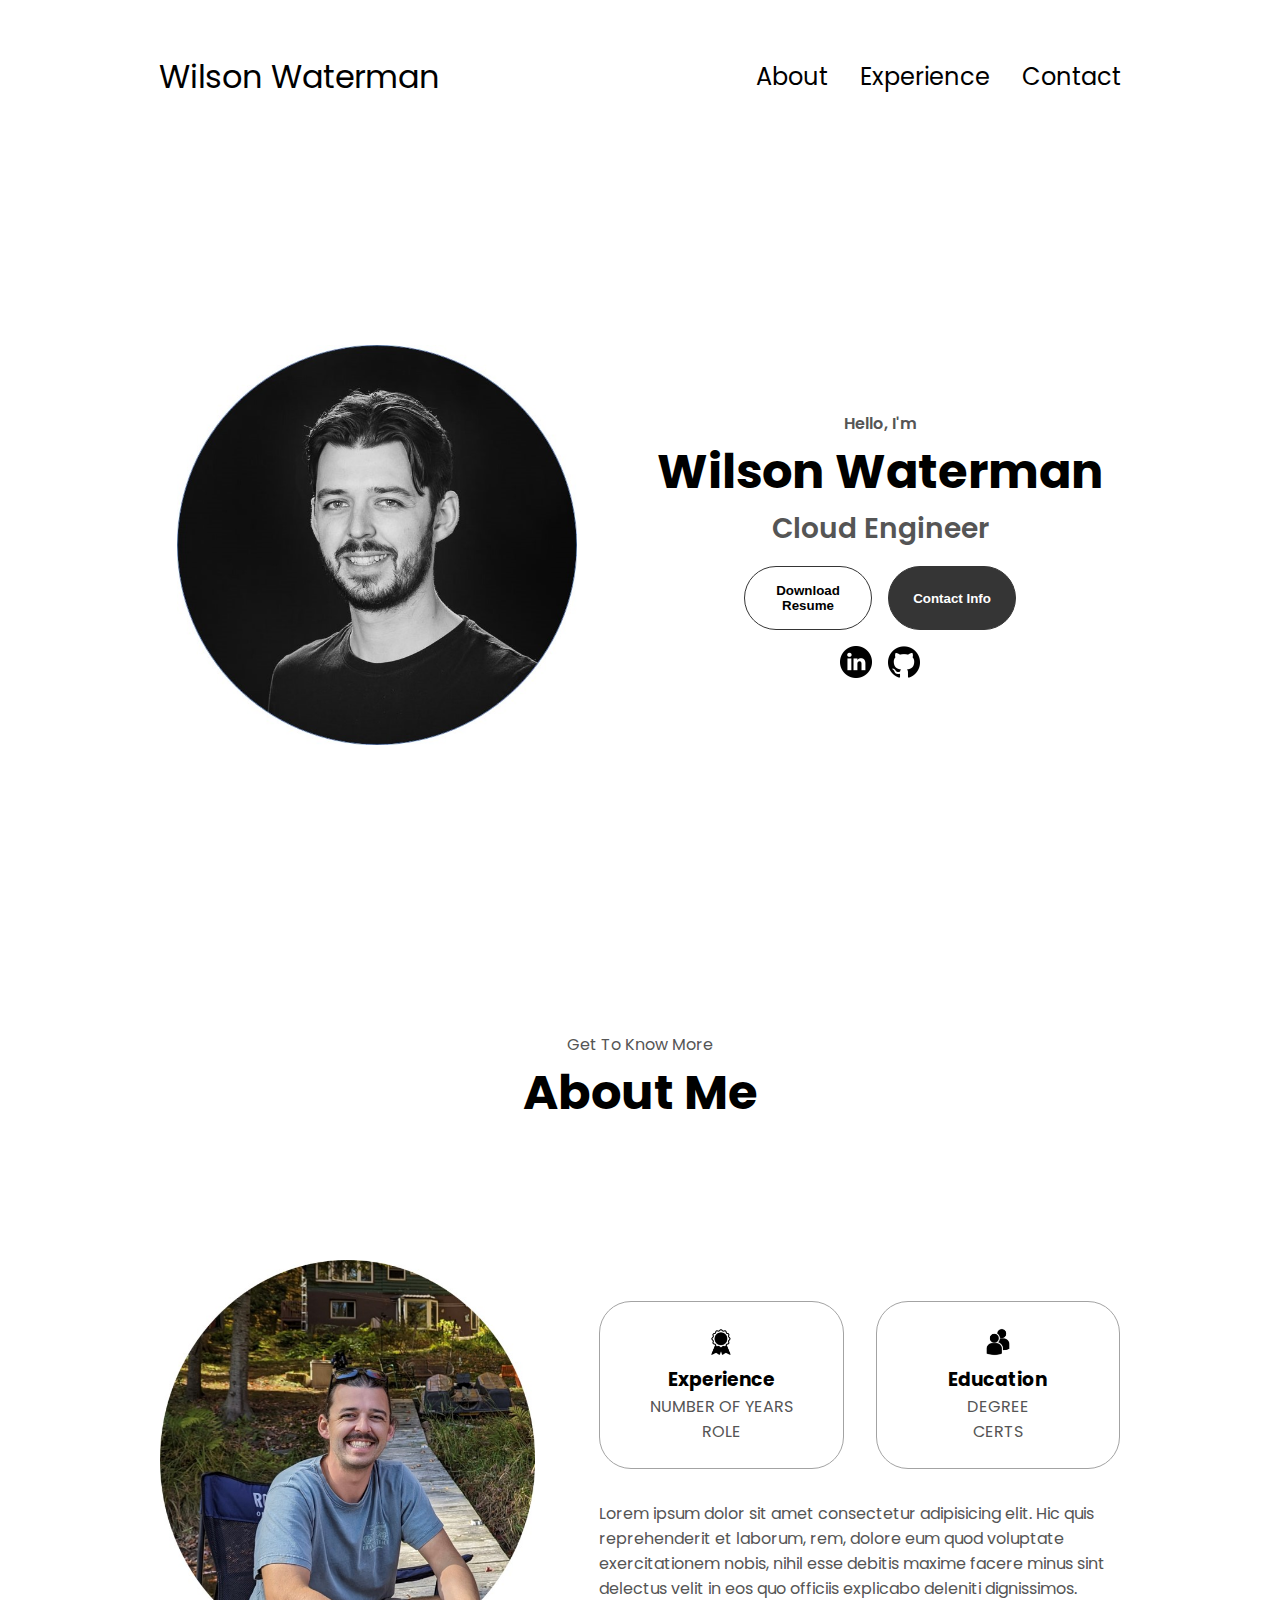
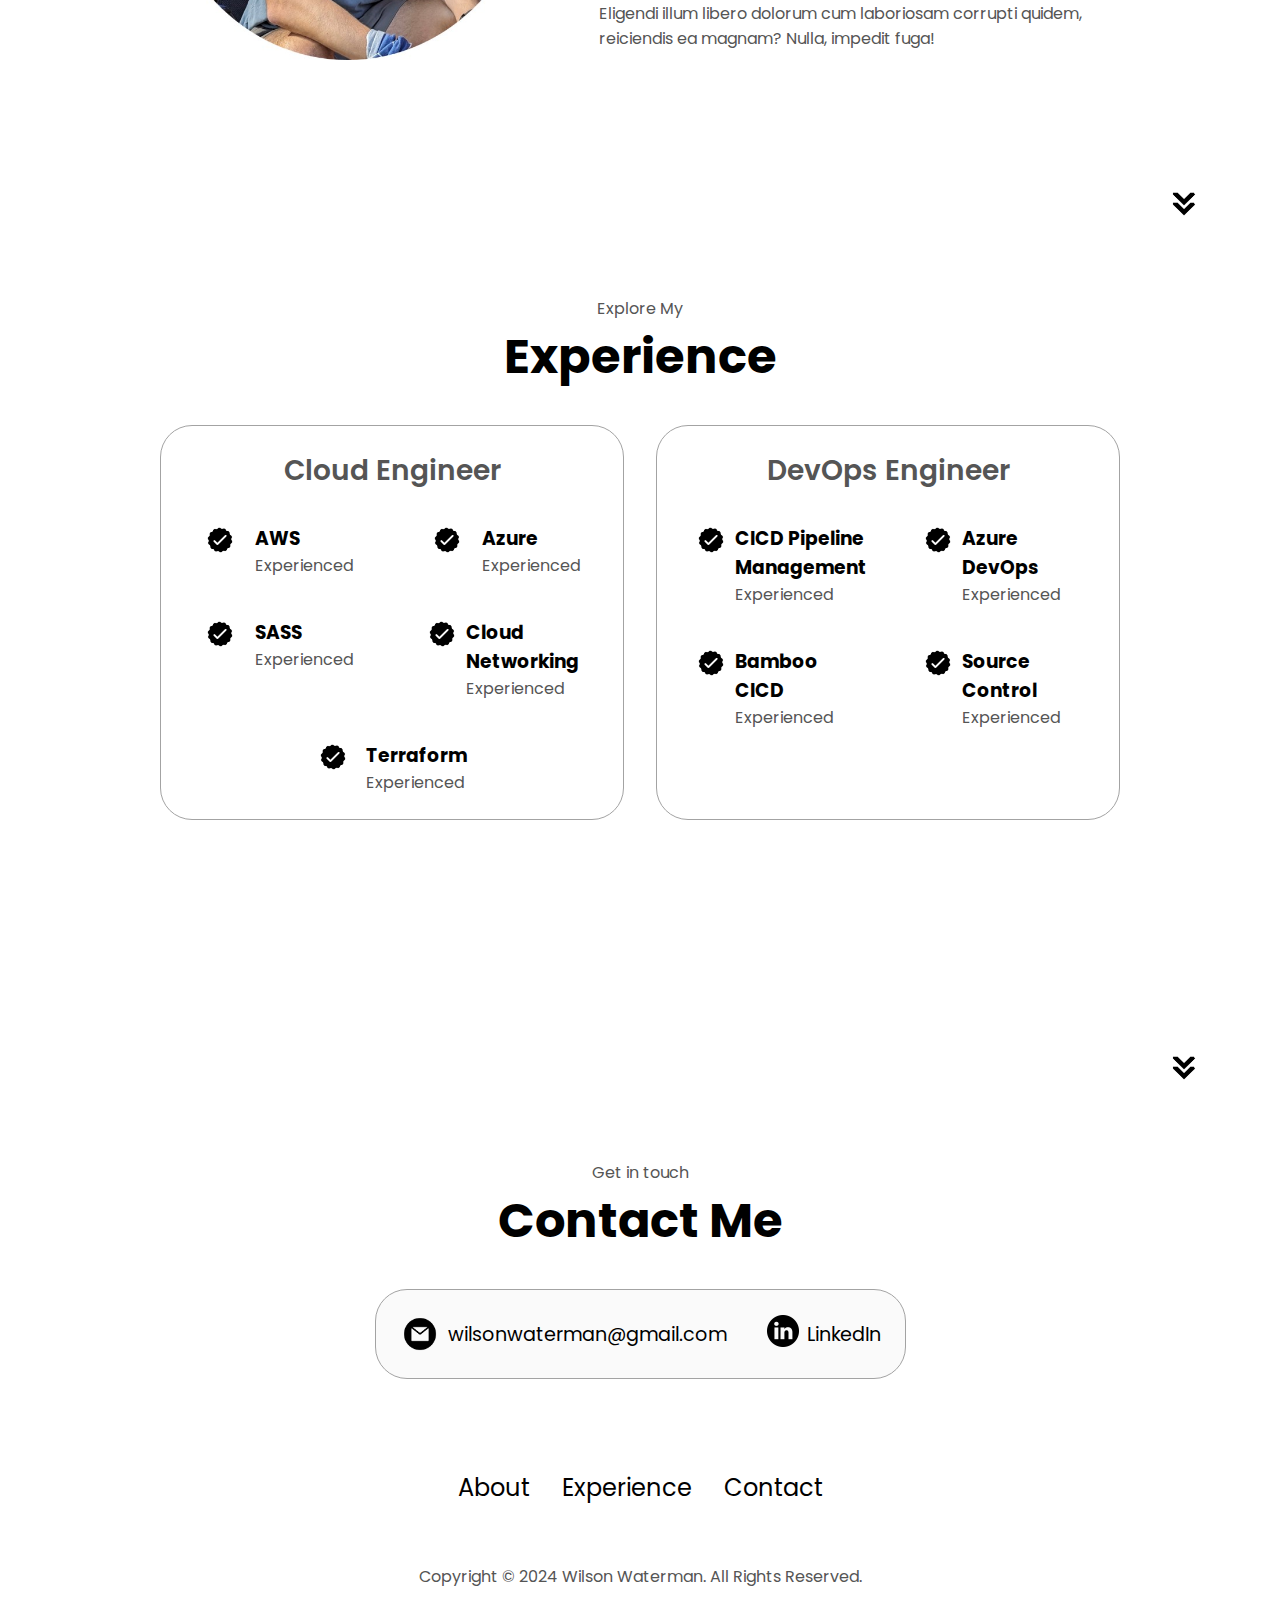
==== commit 06449a04: "remove projects section for now" ====
--- a/webpage/index.html
+++ b/webpage/index.html
@@ -14,7 +14,7 @@
             <ul class="nav-links">
                 <li><a href="#about">About</a></li>
                 <li><a href="#experience">Experience</a></li>
-                <li><a href="#projects">Projects</a></li>
+                <!-- <li><a href="#projects">Projects</a></li> -->
                 <li><a href="#contact">Contact</a></li>
             </ul>
         </div>
@@ -30,7 +30,7 @@
             <div class="menu-links">
                 <li><a href="#about" onclick="toggleMenu()">About</a></li>
                 <li><a href="#experience" onclick="toggleMenu()">Experience</a></li>
-                <li><a href="#projects" onclick="toggleMenu()">Projects</a></li>
+                <!-- <li><a href="#projects" onclick="toggleMenu()">Projects</a></li> -->
                 <li><a href="#contact" onclick="toggleMenu()">Contact</a></li>
             </div>
         </div>
@@ -162,9 +162,10 @@
                 </div>
             </div>
         </div>
-        <img src="./assets/arrow.png" alt="Arrow Icon" class="icon arrow" onClick="location.href='./#projects'"/>
-    </section>
-    <section id="projects">
+        <!-- Switch onClick back to #projects when you re-add the section -->
+        <img src="./assets/arrow.png" alt="Arrow Icon" class="icon arrow" onClick="location.href='./#contact'"/>
+    </section>
+    <!-- <section id="projects">
         <p class="section__text__p1">Browse my recent</p>
         <h1 class="title">Projects</h1>
         <div class="experience-details-container">
@@ -175,9 +176,7 @@
                     </div>
                     <h2 class="experience-sub-title project-title">Project 1</h2>
                     <div class="btn-container">
-                        <!-- Update placeholder to real github link later -->
                         <button class="btn btn-color-2 project-btn" onClick="location.href='https://githubproject'">Github</button>
-                        <!-- Update placeholder to real demo link later -->
                         <button class="btn btn-color-2 project-btn" onClick="location.href='https://githubproject'">Live Demo</button>
                     </div>
                 </div>
@@ -187,9 +186,7 @@
                     </div>
                     <h2 class="experience-sub-title project-title">Project 2</h2>
                     <div class="btn-container">
-                        <!-- Update placeholder to real github link later -->
                         <button class="btn btn-color-2 project-btn" onClick="location.href='https://githubproject'">Github</button>
-                        <!-- Update placeholder to real demo link later -->
                         <button class="btn btn-color-2 project-btn" onClick="location.href='https://githubproject'">Live Demo</button>
                     </div>
                 </div>
@@ -199,16 +196,14 @@
                     </div>
                     <h2 class="experience-sub-title project-title">Project 3</h2>
                     <div class="btn-container">
-                        <!-- Update placeholder to real github link later -->
                         <button class="btn btn-color-2 project-btn" onClick="location.href='https://githubproject'">Github</button>
-                        <!-- Update placeholder to real demo link later -->
                         <button class="btn btn-color-2 project-btn" onClick="location.href='https://githubproject'">Live Demo</button>
                     </div>
                 </div>
             </div>
         </div>
         <img src="./assets/arrow.png" alt="Arrow Icon" class="icon arrow" onClick="location.href='./#contact'"/>
-    </section>
+    </section> -->
     <section id="contact">
         <p class="section__text__p1">Get in touch</p>
         <h1 class="title">Contact Me</h1>
@@ -229,7 +224,7 @@
                 <ul class="nav-links">
                     <li><a href="#about">About</a></li>
                     <li><a href="#experience">Experience</a></li>
-                    <li><a href="#projects">Projects</a></li>
+                    <!-- <li><a href="#projects">Projects</a></li> -->
                     <li><a href="#contact">Contact</a></li>
                 </ul>
             </div>
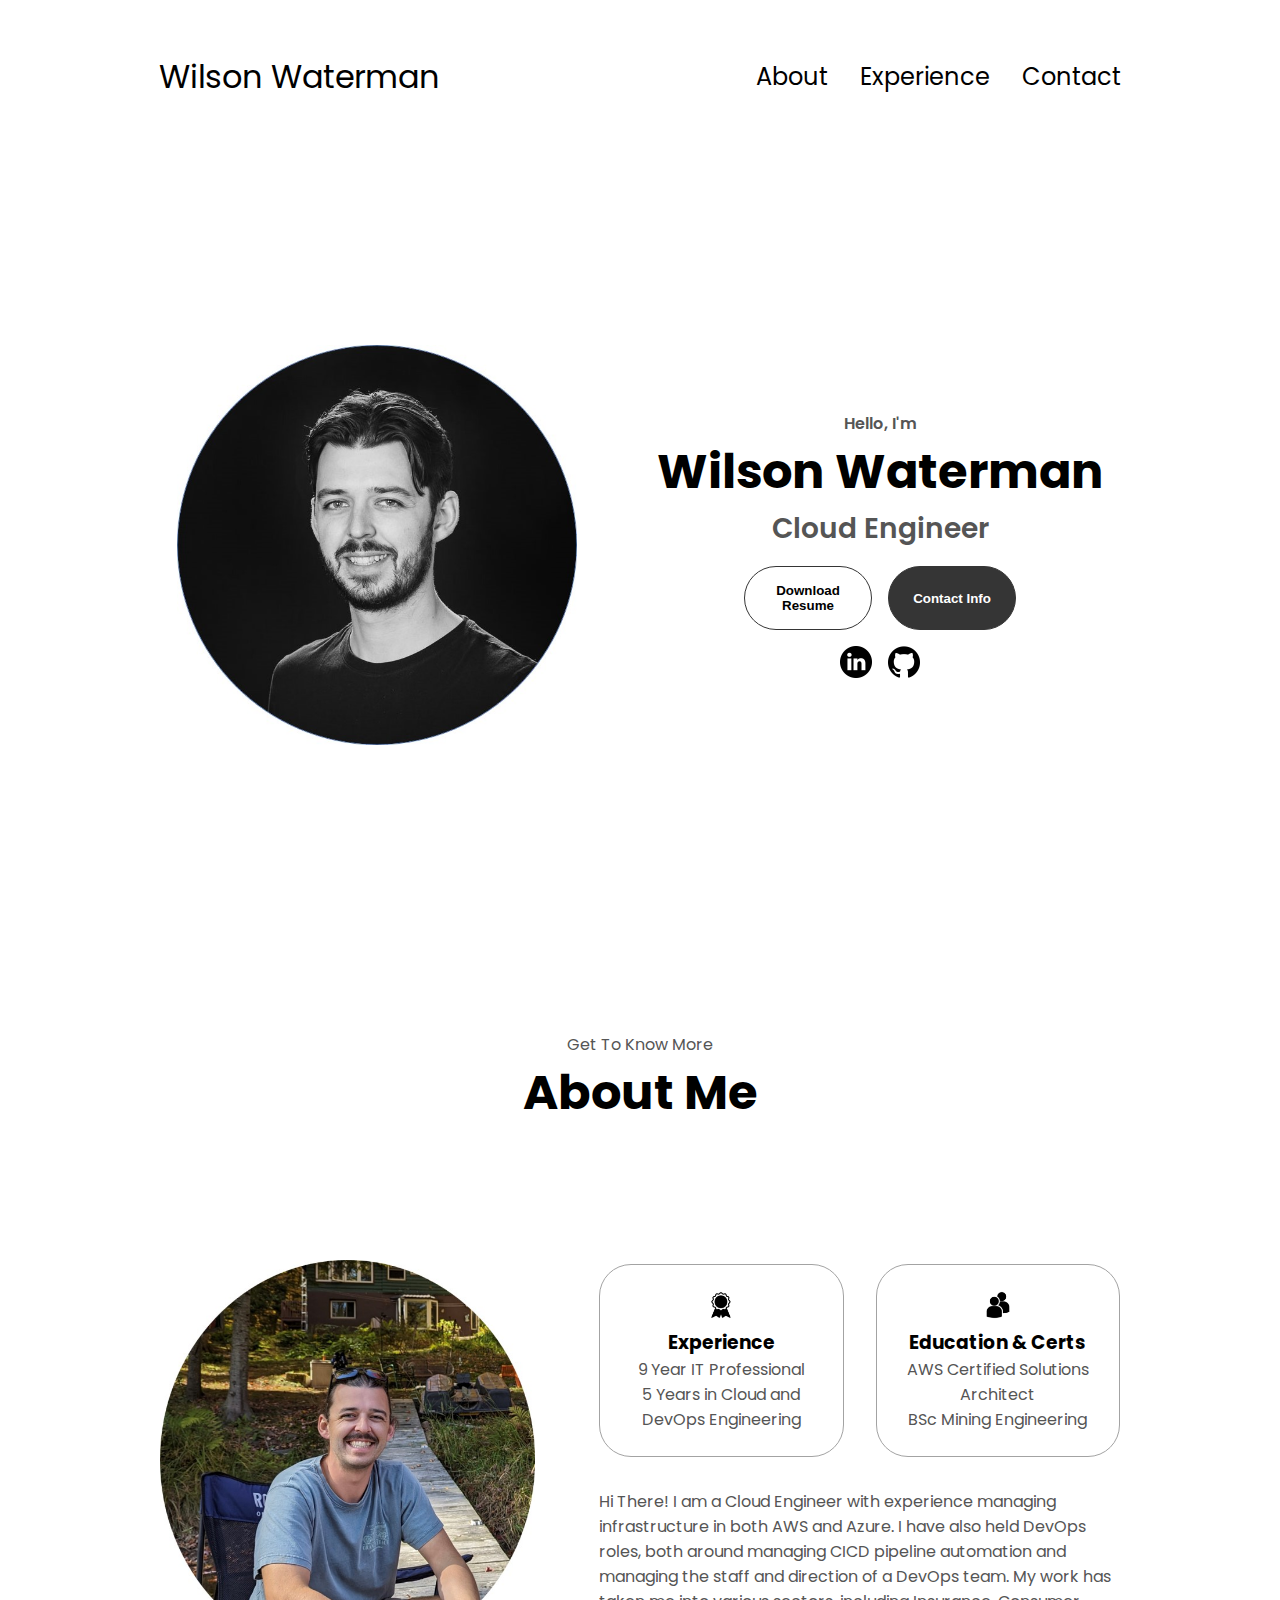
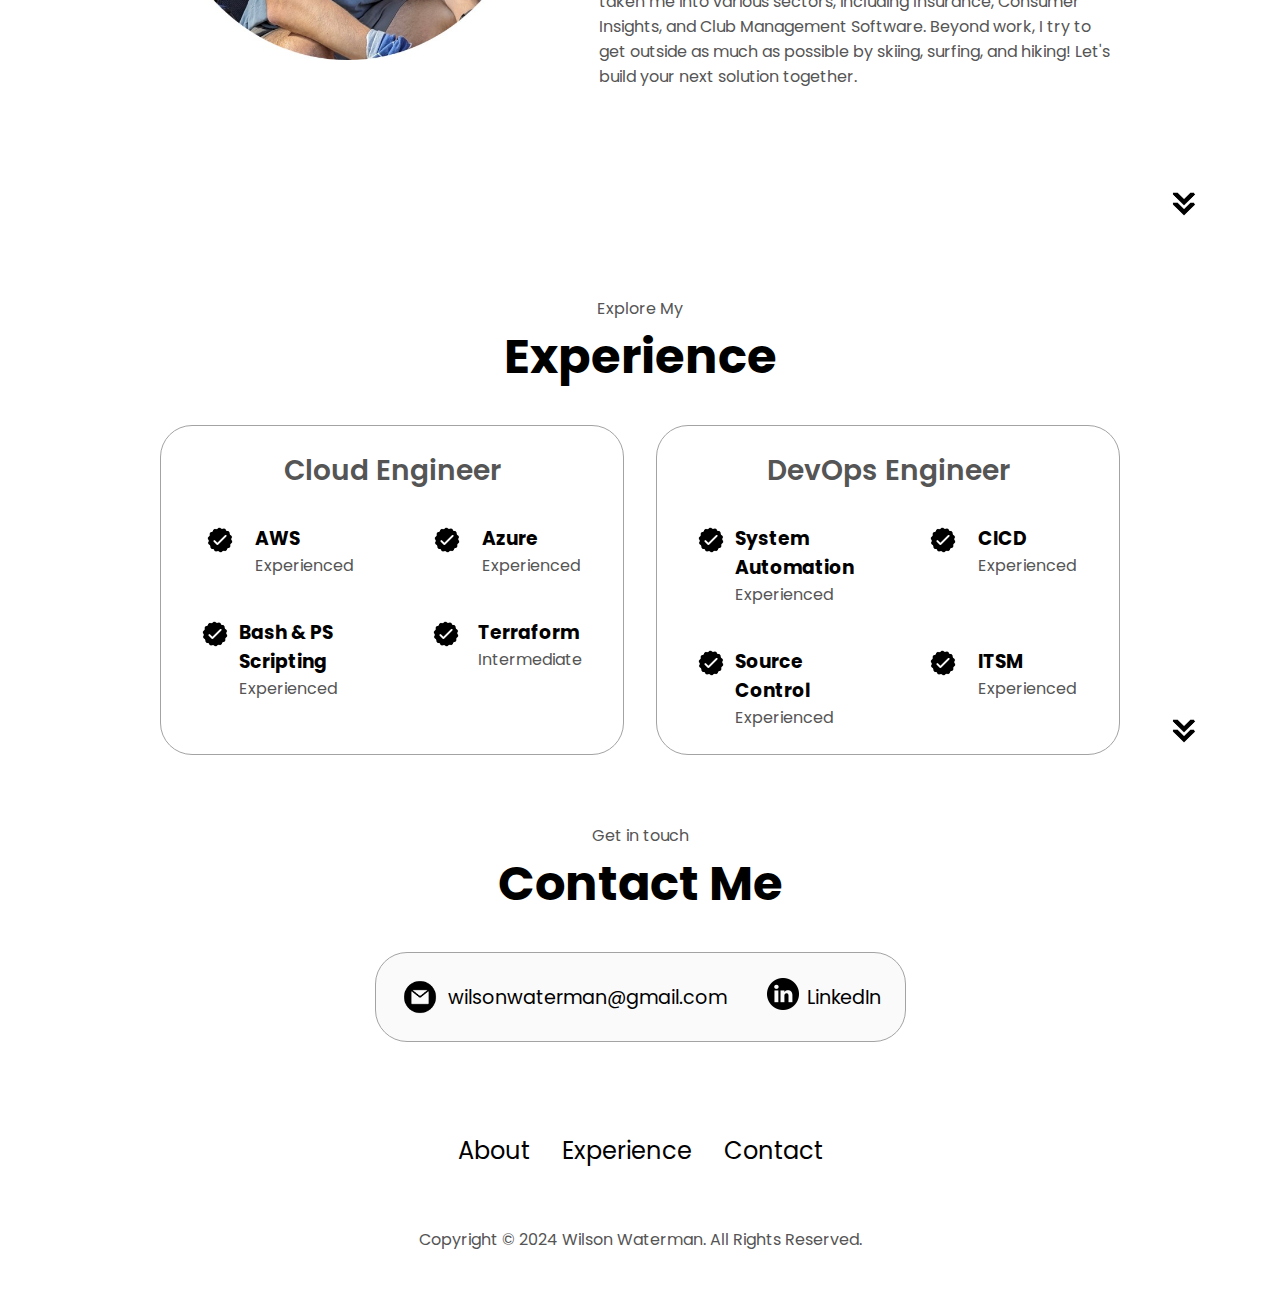
==== commit cc39a14f: "add personal info to page" ====
--- a/webpage/index.html
+++ b/webpage/index.html
@@ -3,7 +3,7 @@
 <head>
     <meta charset="UTF-8">
     <meta name="viewport" content="width=device-width, initial-scale=1.0">
-    <title>My Portfolio</title>
+    <title>Wilson Waterman - Cloud Engineer</title>
     <link rel="stylesheet" href="styles.css">
     <link rel="stylesheet" href="mediaqueries.css">
 </head>
@@ -65,17 +65,17 @@
                     <div class="details-container">
                         <img src="./assets/experience.png" alt="experience icon" class="icon"/>
                         <h3>Experience</h3>
-                        <p>NUMBER OF YEARS <br />ROLE</p>
+                        <p>9 Year IT Professional<br />5 Years in Cloud and DevOps Engineering</p>
                     </div>
                     <div class="details-container">
                         <img src="./assets/education.png" alt="Education Icon" class="icon"/>
-                        <h3>Education</h3>
-                        <p>DEGREE <br />CERTS</p>
+                        <h3>Education & Certs</h3>
+                        <p>AWS Certified Solutions Architect<br />BSc Mining Engineering</p>
                     </div>
                 </div>
                 <div class="text-container">
                     <p>
-                        Lorem ipsum dolor sit amet consectetur adipisicing elit. Hic quis reprehenderit et laborum, rem, dolore eum quod voluptate exercitationem nobis, nihil esse debitis maxime facere minus sint delectus velit in eos quo officiis explicabo deleniti dignissimos. Eligendi illum libero dolorum cum laboriosam corrupti quidem, reiciendis ea magnam? Nulla, impedit fuga!
+                        Hi There! I am a Cloud Engineer with experience managing infrastructure in both AWS and Azure. I have also held DevOps roles, both around managing CICD pipeline automation and managing the staff and direction of a DevOps team. My work has taken me into various sectors, including Insurance, Consumer Insights, and Club Management Software. Beyond work, I try to get outside as much as possible by skiing, surfing, and hiking! Let's build your next solution together.
                     </p>
                 </div>
             </div>
@@ -107,14 +107,7 @@
                         <article>
                             <img src="./assets/checkmark.png" alt="experience icon" class="icon"/>
                             <div>
-                                <h3>SASS</h3>
-                                <p>Experienced</p>
-                            </div>
-                        </article>
-                        <article>
-                            <img src="./assets/checkmark.png" alt="experience icon" class="icon"/>
-                            <div>
-                                <h3>Cloud Networking</h3>
+                                <h3>Bash & PS Scripting</h3>
                                 <p>Experienced</p>
                             </div>
                         </article>
@@ -122,7 +115,7 @@
                             <img src="./assets/checkmark.png" alt="experience icon" class="icon"/>
                             <div>
                                 <h3>Terraform</h3>
-                                <p>Experienced</p>
+                                <p>Intermediate</p>
                             </div>
                         </article>
                     </div>
@@ -133,21 +126,14 @@
                         <article>
                             <img src="./assets/checkmark.png" alt="experience icon" class="icon"/>
                             <div>
-                                <h3>CICD Pipeline Management</h3>
-                                <p>Experienced</p>
-                            </div>
-                        </article>
-                        <article>
-                            <img src="./assets/checkmark.png" alt="experience icon" class="icon"/>
-                            <div>
-                                <h3>Azure DevOps</h3>
-                                <p>Experienced</p>
-                            </div>
-                        </article>
-                        <article>
-                            <img src="./assets/checkmark.png" alt="experience icon" class="icon"/>
-                            <div>
-                                <h3>Bamboo CICD</h3>
+                                <h3>System Automation</h3>
+                                <p>Experienced</p>
+                            </div>
+                        </article>
+                        <article>
+                            <img src="./assets/checkmark.png" alt="experience icon" class="icon"/>
+                            <div>
+                                <h3>CICD</h3>
                                 <p>Experienced</p>
                             </div>
                         </article>
@@ -155,6 +141,13 @@
                             <img src="./assets/checkmark.png" alt="experience icon" class="icon"/>
                             <div>
                                 <h3>Source Control</h3>
+                                <p>Experienced</p>
+                            </div>
+                        </article>
+                        <article>
+                            <img src="./assets/checkmark.png" alt="experience icon" class="icon"/>
+                            <div>
+                                <h3>ITSM</h3>
                                 <p>Experienced</p>
                             </div>
                         </article>
--- a/webpage/mediaqueries.css
+++ b/webpage/mediaqueries.css
@@ -6,8 +6,9 @@
     .about-containers {
         flex-wrap: wrap;
     }
+    /* Replace experience with projects when you bring back the projects section */
     #contact,
-    #projects {
+    #experience {
         height: fit-content;
     }
 }
